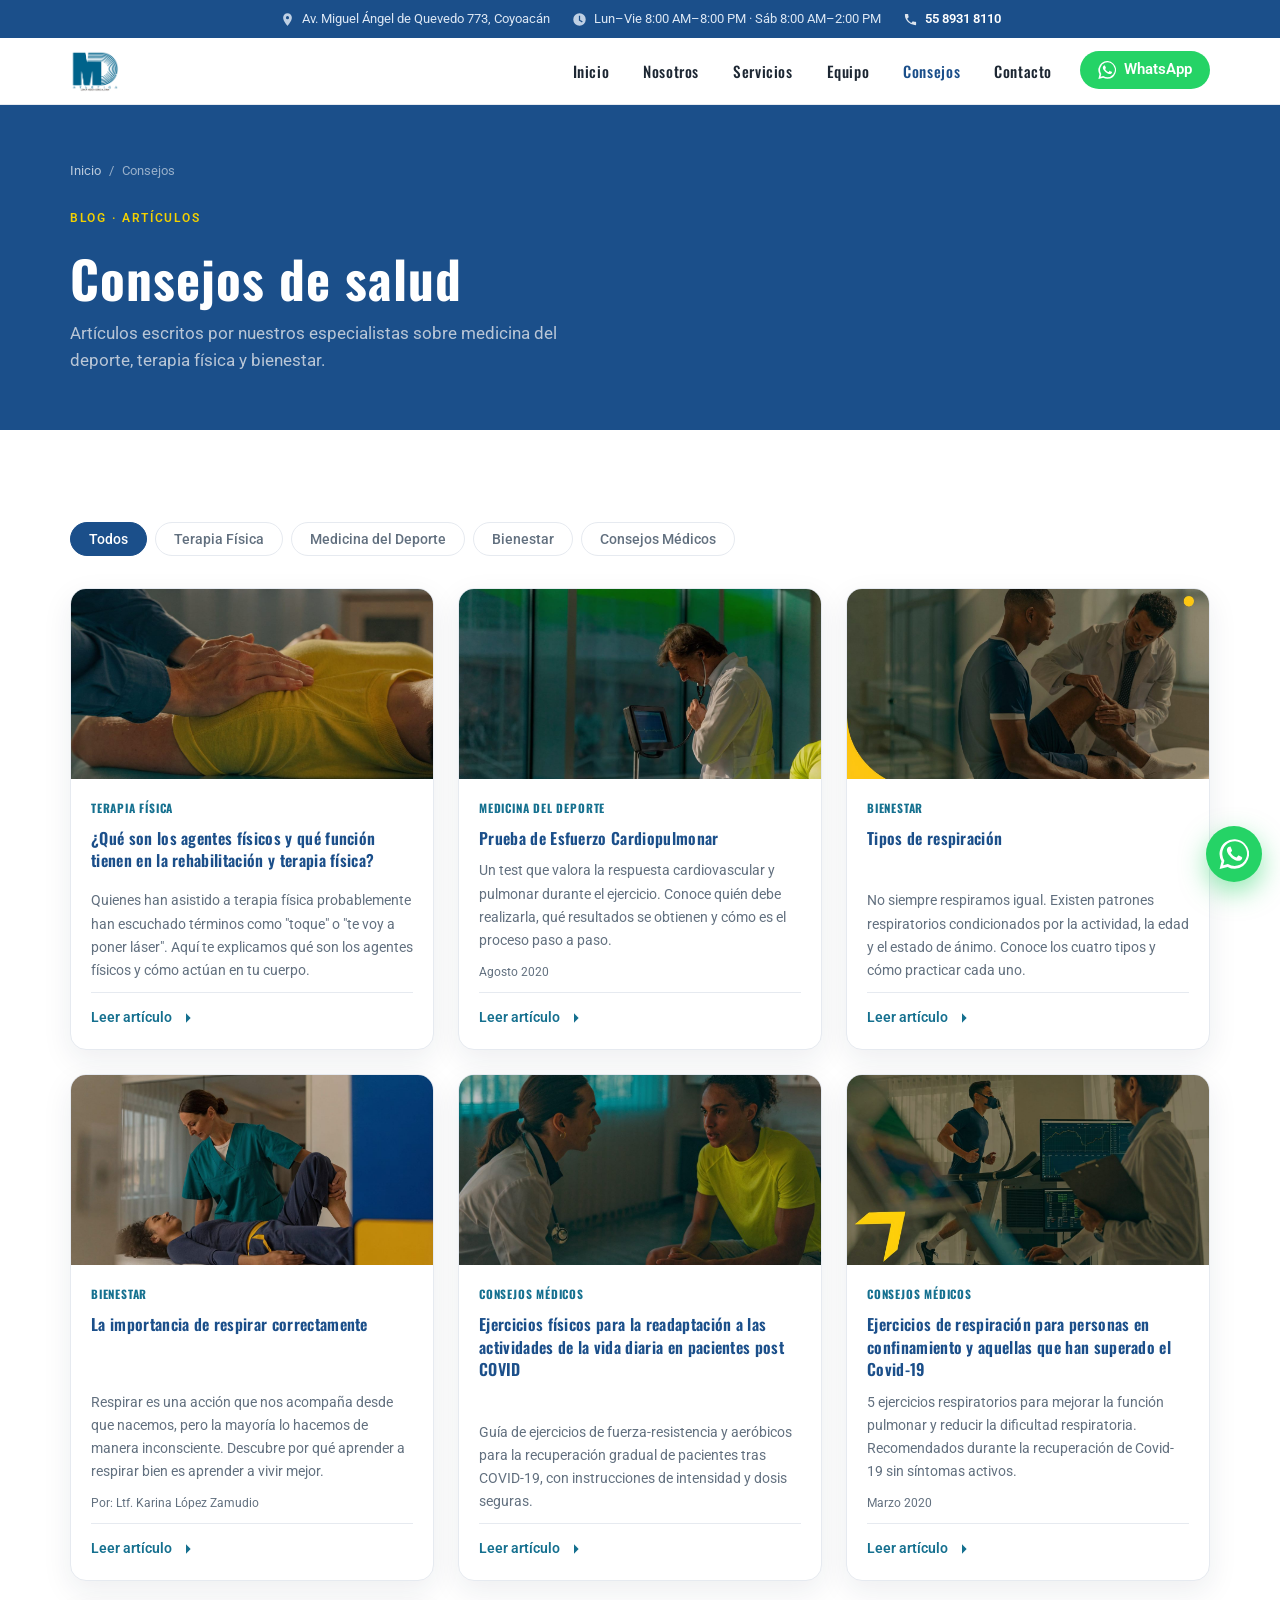
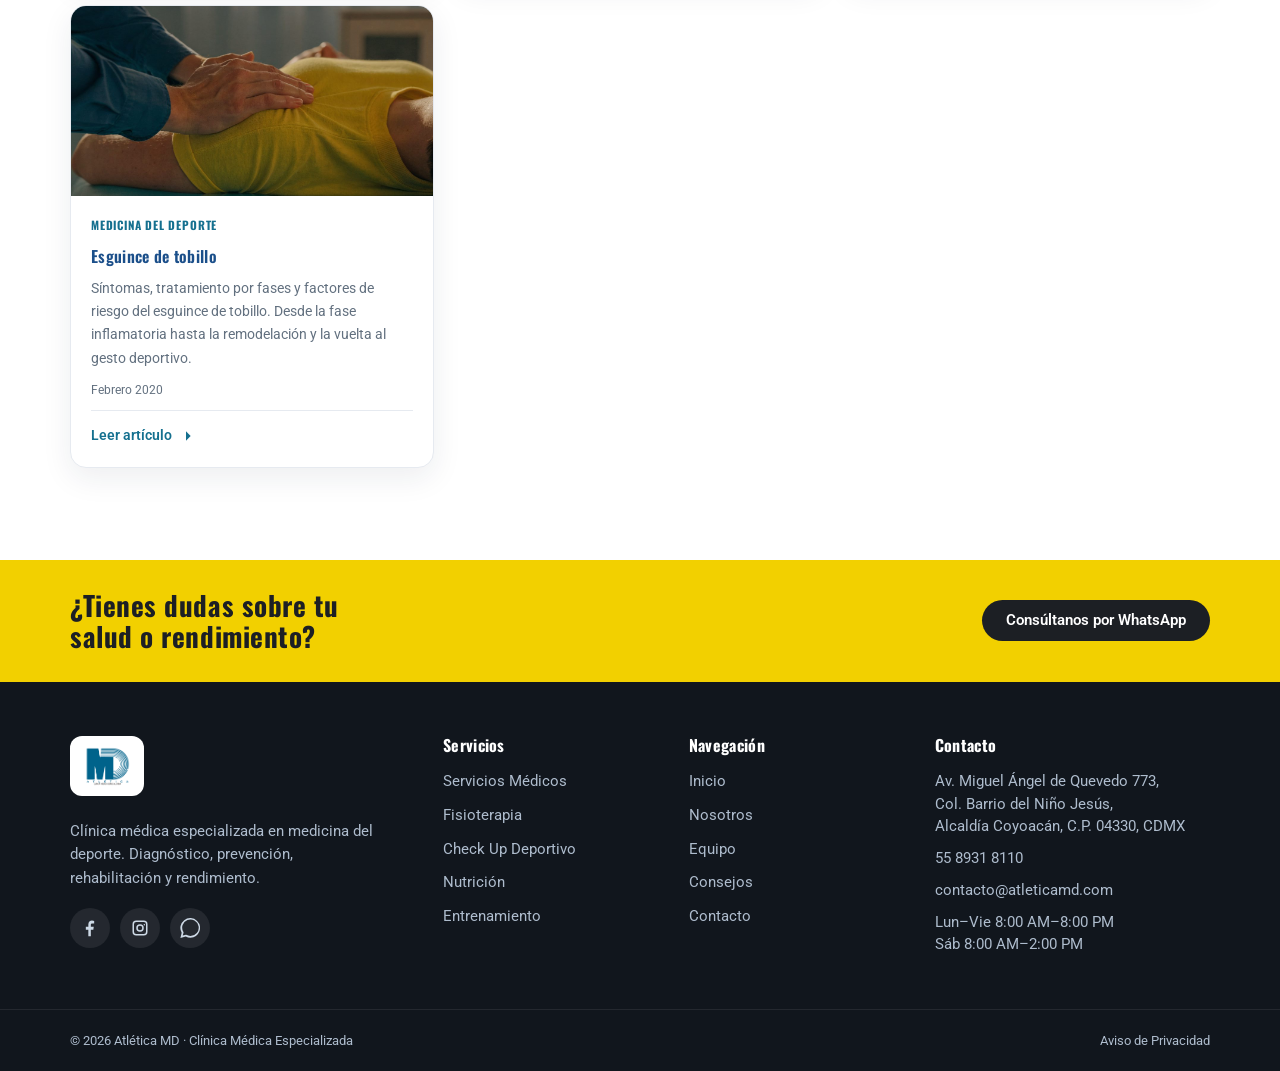
==== consejos.html @ 47fb4388 "Initial commit - sitio Atletica MD completo Incluye: index, nosotros, servicios (6 categorias), cons" ====
<!DOCTYPE html>
<html lang="es">
<head>
  <meta charset="UTF-8" />
  <meta name="viewport" content="width=device-width, initial-scale=1.0" />
  <meta name="theme-color" content="#1B4F8A" />
  <title>Consejos · Atlética MD</title>
  <meta name="description" content="Artículos y consejos de salud, medicina del deporte y bienestar del equipo de Atlética MD." />

  <link rel="icon" type="image/png" href="assets/img/logo.png" />

  <link rel="preconnect" href="https://fonts.googleapis.com" />
  <link rel="preconnect" href="https://fonts.gstatic.com" crossorigin />
  <link href="https://fonts.googleapis.com/css2?family=Oswald:wght@400;500;600;700&family=Roboto:wght@300;400;500;700&display=swap" rel="stylesheet" />

  <link rel="stylesheet" href="css/styles.css" />
</head>
<body>

  <!-- ===================== HEADER ===================== -->
  <header class="header" id="top">
    <div class="topbar">
      <div class="container topbar__inner">
        <a class="topbar__item" href="https://maps.google.com/?cid=14110685008242165863" target="_blank" rel="noopener">
          <svg class="ico" viewBox="0 0 24 24" aria-hidden="true"><path d="M12 2a7 7 0 0 0-7 7c0 5.25 7 13 7 13s7-7.75 7-13a7 7 0 0 0-7-7Zm0 9.5A2.5 2.5 0 1 1 12 6.5a2.5 2.5 0 0 1 0 5Z"/></svg>
          <span>Av. Miguel Ángel de Quevedo 773, Coyoacán</span>
        </a>
        <span class="topbar__item topbar__item--hours">
          <svg class="ico" viewBox="0 0 24 24" aria-hidden="true"><path d="M12 2a10 10 0 1 0 0 20 10 10 0 0 0 0-20Zm1 10.6 4 2.3-1 1.7-5-2.9V6h2v6.6Z"/></svg>
          <span>Lun–Vie 8:00 AM–8:00 PM · Sáb 8:00 AM–2:00 PM</span>
        </span>
        <a class="topbar__item topbar__item--phone" href="tel:+525589318110">
          <svg class="ico" viewBox="0 0 24 24" aria-hidden="true"><path d="M6.6 10.8a15.9 15.9 0 0 0 6.6 6.6l2.2-2.2c.3-.3.7-.4 1-.2 1.2.4 2.4.6 3.6.6.6 0 1 .4 1 1V20c0 .6-.4 1-1 1A17 17 0 0 1 3 4c0-.6.4-1 1-1h3.4c.6 0 1 .4 1 1 0 1.3.2 2.5.6 3.6.1.4 0 .8-.3 1l-2.1 2.2Z"/></svg>
          <span>55 8931 8110</span>
        </a>
      </div>
    </div>

    <div class="nav">
      <div class="container nav__inner">
        <a class="brand" href="index.html" aria-label="Atlética MD inicio">
          <img src="assets/img/logo.png" alt="Atlética MD · Clínica Médica Especializada" />
        </a>

        <nav class="menu" id="menu" aria-label="Menú principal">
          <a href="index.html" class="menu__link">Inicio</a>
          <a href="nosotros.html" class="menu__link">Nosotros</a>
          <a href="servicios.html" class="menu__link">Servicios</a>
          <a href="nosotros.html#equipo" class="menu__link">Equipo</a>
          <a href="consejos.html" class="menu__link is-active">Consejos</a>
          <a href="contacto.html" class="menu__link">Contacto</a>
          <a href="https://wa.me/525589318110?text=Hola%2C%20quisiera%20m%C3%A1s%20informaci%C3%B3n%20de%20sus%20servicios" class="btn btn--wa menu__cta" target="_blank" rel="noopener">
            <svg class="ico" viewBox="0 0 24 24" aria-hidden="true"><path d="M20.5 3.5A11.8 11.8 0 0 0 2 17.8L.5 24l6.4-1.7a11.9 11.9 0 0 0 5.7 1.5A11.9 11.9 0 0 0 20.5 3.5ZM12.6 21.6a9.8 9.8 0 0 1-5-1.4l-.4-.2-3.8 1 1-3.7-.2-.4a9.9 9.9 0 1 1 8.4 4.7Zm5.4-7.4c-.3-.1-1.8-.9-2-1s-.5-.2-.7.2-.8 1-1 1.2-.4.2-.7 0a8 8 0 0 1-2.4-1.5 9 9 0 0 1-1.6-2c-.2-.3 0-.5.1-.7l.5-.5c.1-.2.2-.3.3-.5s0-.4 0-.5l-1-2.3c-.2-.6-.5-.5-.7-.5h-.6a1.1 1.1 0 0 0-.8.4 3.4 3.4 0 0 0-1 2.5 5.8 5.8 0 0 0 1.2 3.1 13.4 13.4 0 0 0 5.2 4.6c.7.3 1.3.5 1.7.6a4.2 4.2 0 0 0 1.9.1 3.1 3.1 0 0 0 2-1.4 2.5 2.5 0 0 0 .2-1.4c-.1-.2-.3-.2-.6-.3Z"/></svg>
            WhatsApp
          </a>
        </nav>

        <button class="hamburger" id="hamburger" aria-label="Abrir menú" aria-expanded="false" aria-controls="menu">
          <span></span><span></span><span></span>
        </button>
      </div>
    </div>
  </header>

  <!-- ===================== PAGE HERO ===================== -->
  <section class="page-hero page-hero--sm">
    <div class="container">
      <nav class="breadcrumb" aria-label="Navegación de ubicación">
        <a href="index.html">Inicio</a>
        <span aria-hidden="true">/</span>
        <span>Consejos</span>
      </nav>
      <div class="page-hero__inner">
        <span class="page-hero__eyebrow">Blog · Artículos</span>
        <h1 class="page-hero__title">Consejos de salud</h1>
        <p class="page-hero__lead">Artículos escritos por nuestros especialistas sobre medicina del deporte, terapia física y bienestar.</p>
      </div>
    </div>
  </section>

  <!-- ===================== BLOG ===================== -->
  <section class="section">
    <div class="container">

      <!-- Filtros por categoría -->
      <div class="blog-filters" role="group" aria-label="Filtrar por categoría">
        <button class="blog-filter is-active" data-cat="todos">Todos</button>
        <button class="blog-filter" data-cat="terapia-fisica">Terapia Física</button>
        <button class="blog-filter" data-cat="medicina-deporte">Medicina del Deporte</button>
        <button class="blog-filter" data-cat="bienestar">Bienestar</button>
        <button class="blog-filter" data-cat="consejos-medicos">Consejos Médicos</button>
      </div>

      <!-- Grid de artículos -->
      <div class="blog-grid" id="blogGrid">

        <!-- 1. Agentes físicos -->
        <article class="blog-card reveal" data-cat="terapia-fisica">
          <img class="blog-card__img" src="assets/img/serv-terapia.jpg" alt="Agentes físicos en terapia física" loading="lazy" />
          <div class="blog-card__body">
            <span class="blog-card__tag">Terapia Física</span>
            <h2 class="blog-card__title">¿Qué son los agentes físicos y qué función tienen en la rehabilitación y terapia física?</h2>
            <p class="blog-card__excerpt">Quienes han asistido a terapia física probablemente han escuchado términos como "toque" o "te voy a poner láser". Aquí te explicamos qué son los agentes físicos y cómo actúan en tu cuerpo.</p>
            <a class="blog-card__link" href="consejos/agentes-fisicos.html">
              Leer artículo
              <svg viewBox="0 0 24 24" aria-hidden="true"><path d="M5 12h14M12 5l7 7-7 7"/></svg>
            </a>
          </div>
        </article>

        <!-- 2. Prueba de esfuerzo cardiopulmonar -->
        <article class="blog-card reveal" data-cat="medicina-deporte">
          <img class="blog-card__img" src="assets/img/serv-checkup.jpg" alt="Prueba de esfuerzo cardiopulmonar" loading="lazy" />
          <div class="blog-card__body">
            <span class="blog-card__tag">Medicina del Deporte</span>
            <h2 class="blog-card__title">Prueba de Esfuerzo Cardiopulmonar</h2>
            <p class="blog-card__excerpt">Un test que valora la respuesta cardiovascular y pulmonar durante el ejercicio. Conoce quién debe realizarla, qué resultados se obtienen y cómo es el proceso paso a paso.</p>
            <p class="blog-card__meta">Agosto 2020</p>
            <a class="blog-card__link" href="consejos/prueba-esfuerzo-cardiopulmonar.html">
              Leer artículo
              <svg viewBox="0 0 24 24" aria-hidden="true"><path d="M5 12h14M12 5l7 7-7 7"/></svg>
            </a>
          </div>
        </article>

        <!-- 3. Tipos de respiración -->
        <article class="blog-card reveal" data-cat="bienestar">
          <img class="blog-card__img" src="assets/img/hero-2.jpg" alt="Tipos de respiración" loading="lazy" />
          <div class="blog-card__body">
            <span class="blog-card__tag">Bienestar</span>
            <h2 class="blog-card__title">Tipos de respiración</h2>
            <p class="blog-card__excerpt">No siempre respiramos igual. Existen patrones respiratorios condicionados por la actividad, la edad y el estado de ánimo. Conoce los cuatro tipos y cómo practicar cada uno.</p>
            <a class="blog-card__link" href="consejos/tipos-de-respiracion.html">
              Leer artículo
              <svg viewBox="0 0 24 24" aria-hidden="true"><path d="M5 12h14M12 5l7 7-7 7"/></svg>
            </a>
          </div>
        </article>

        <!-- 4. La importancia de respirar correctamente -->
        <article class="blog-card reveal" data-cat="bienestar">
          <img class="blog-card__img" src="assets/img/hero-3.jpg" alt="La importancia de respirar correctamente" loading="lazy" />
          <div class="blog-card__body">
            <span class="blog-card__tag">Bienestar</span>
            <h2 class="blog-card__title">La importancia de respirar correctamente</h2>
            <p class="blog-card__excerpt">Respirar es una acción que nos acompaña desde que nacemos, pero la mayoría lo hacemos de manera inconsciente. Descubre por qué aprender a respirar bien es aprender a vivir mejor.</p>
            <p class="blog-card__meta">Por: Ltf. Karina López Zamudio</p>
            <a class="blog-card__link" href="consejos/importancia-de-respirar.html">
              Leer artículo
              <svg viewBox="0 0 24 24" aria-hidden="true"><path d="M5 12h14M12 5l7 7-7 7"/></svg>
            </a>
          </div>
        </article>

        <!-- 5. Ejercicios post COVID -->
        <article class="blog-card reveal" data-cat="consejos-medicos">
          <img class="blog-card__img" src="assets/img/serv-medicina.jpg" alt="Ejercicios para pacientes post COVID" loading="lazy" />
          <div class="blog-card__body">
            <span class="blog-card__tag">Consejos Médicos</span>
            <h2 class="blog-card__title">Ejercicios físicos para la readaptación a las actividades de la vida diaria en pacientes post COVID</h2>
            <p class="blog-card__excerpt">Guía de ejercicios de fuerza-resistencia y aeróbicos para la recuperación gradual de pacientes tras COVID-19, con instrucciones de intensidad y dosis seguras.</p>
            <a class="blog-card__link" href="consejos/ejercicios-post-covid.html">
              Leer artículo
              <svg viewBox="0 0 24 24" aria-hidden="true"><path d="M5 12h14M12 5l7 7-7 7"/></svg>
            </a>
          </div>
        </article>

        <!-- 6. Ejercicios de respiración COVID -->
        <article class="blog-card reveal" data-cat="consejos-medicos">
          <img class="blog-card__img" src="assets/img/hero-1.jpg" alt="Ejercicios de respiración COVID-19" loading="lazy" />
          <div class="blog-card__body">
            <span class="blog-card__tag">Consejos Médicos</span>
            <h2 class="blog-card__title">Ejercicios de respiración para personas en confinamiento y aquellas que han superado el Covid-19</h2>
            <p class="blog-card__excerpt">5 ejercicios respiratorios para mejorar la función pulmonar y reducir la dificultad respiratoria. Recomendados durante la recuperación de Covid-19 sin síntomas activos.</p>
            <p class="blog-card__meta">Marzo 2020</p>
            <a class="blog-card__link" href="consejos/ejercicios-respiracion-covid.html">
              Leer artículo
              <svg viewBox="0 0 24 24" aria-hidden="true"><path d="M5 12h14M12 5l7 7-7 7"/></svg>
            </a>
          </div>
        </article>

        <!-- 7. Esguince de tobillo -->
        <article class="blog-card reveal" data-cat="medicina-deporte">
          <img class="blog-card__img" src="assets/img/serv-terapia.jpg" alt="Esguince de tobillo — tratamiento y rehabilitación" loading="lazy" />
          <div class="blog-card__body">
            <span class="blog-card__tag">Medicina del Deporte</span>
            <h2 class="blog-card__title">Esguince de tobillo</h2>
            <p class="blog-card__excerpt">Síntomas, tratamiento por fases y factores de riesgo del esguince de tobillo. Desde la fase inflamatoria hasta la remodelación y la vuelta al gesto deportivo.</p>
            <p class="blog-card__meta">Febrero 2020</p>
            <a class="blog-card__link" href="consejos/esguince-de-tobillo.html">
              Leer artículo
              <svg viewBox="0 0 24 24" aria-hidden="true"><path d="M5 12h14M12 5l7 7-7 7"/></svg>
            </a>
          </div>
        </article>

      </div><!-- /blog-grid -->
    </div>
  </section>

  <!-- ===================== CTA ===================== -->
  <section class="strip">
    <div class="container strip__inner">
      <h2 class="strip__title">¿Tienes dudas sobre tu salud o rendimiento?</h2>
      <a href="https://wa.me/525589318110?text=Hola%2C%20quisiera%20m%C3%A1s%20informaci%C3%B3n%20de%20sus%20servicios" class="btn btn--dark" target="_blank" rel="noopener">Consúltanos por WhatsApp</a>
    </div>
  </section>

  <!-- ===================== FOOTER ===================== -->
  <footer class="footer">
    <div class="container footer__grid">
      <div class="footer__brand">
        <div class="footer__logo">
          <img src="assets/img/logo.png" alt="Atlética MD" />
        </div>
        <p>Clínica médica especializada en medicina del deporte. Diagnóstico, prevención, rehabilitación y rendimiento.</p>
        <div class="social">
          <a href="#" aria-label="Facebook" target="_blank" rel="noopener"><svg viewBox="0 0 24 24"><path d="M13 22v-8h3l.5-3.5H13V8.3c0-1 .3-1.7 1.8-1.7H17V3.5A24 24 0 0 0 14.4 3C11.9 3 10 4.5 10 7.7v2.8H7V14h3v8h3Z"/></svg></a>
          <a href="#" aria-label="Instagram" target="_blank" rel="noopener"><svg viewBox="0 0 24 24"><path d="M12 9.3A2.7 2.7 0 1 0 12 14.7 2.7 2.7 0 0 0 12 9.3Zm5.2-2.1a.9.9 0 1 0 0 1.8.9.9 0 0 0 0-1.8ZM12 7.5a4.5 4.5 0 1 1 0 9 4.5 4.5 0 0 1 0-9ZM7.5 3h9A4.5 4.5 0 0 1 21 7.5v9a4.5 4.5 0 0 1-4.5 4.5h-9A4.5 4.5 0 0 1 3 16.5v-9A4.5 4.5 0 0 1 7.5 3Zm0 1.8A2.7 2.7 0 0 0 4.8 7.5v9a2.7 2.7 0 0 0 2.7 2.7h9a2.7 2.7 0 0 0 2.7-2.7v-9a2.7 2.7 0 0 0-2.7-2.7h-9Z"/></svg></a>
          <a href="https://wa.me/525589318110" aria-label="WhatsApp" target="_blank" rel="noopener"><svg viewBox="0 0 24 24"><path d="M20.5 3.5A11.8 11.8 0 0 0 2 17.8L.5 24l6.4-1.7a11.9 11.9 0 0 0 5.7 1.5A11.9 11.9 0 0 0 20.5 3.5Zm-8 18.1a9.8 9.8 0 0 1-5-1.4l-.4-.2-3.8 1 1-3.7-.2-.4a9.9 9.9 0 1 1 8.4 4.7Z"/></svg></a>
        </div>
      </div>

      <div class="footer__col">
        <h4>Servicios</h4>
        <ul>
          <li><a href="servicios.html#servicios-medicos">Servicios Médicos</a></li>
          <li><a href="servicios.html#fisioterapia">Fisioterapia</a></li>
          <li><a href="servicios.html#checkup">Check Up Deportivo</a></li>
          <li><a href="servicios.html#nutricion">Nutrición</a></li>
          <li><a href="servicios.html#entrenamiento">Entrenamiento</a></li>
        </ul>
      </div>

      <div class="footer__col">
        <h4>Navegación</h4>
        <ul>
          <li><a href="index.html">Inicio</a></li>
          <li><a href="nosotros.html">Nosotros</a></li>
          <li><a href="nosotros.html#equipo">Equipo</a></li>
          <li><a href="consejos.html">Consejos</a></li>
          <li><a href="contacto.html">Contacto</a></li>
        </ul>
      </div>

      <div class="footer__col">
        <h4>Contacto</h4>
        <ul class="footer__contact">
          <li>Av. Miguel Ángel de Quevedo 773,<br>Col. Barrio del Niño Jesús,<br>Alcaldía Coyoacán, C.P. 04330, CDMX</li>
          <li><a href="tel:+525589318110">55 8931 8110</a></li>
          <li><a href="mailto:contacto@atleticamd.com">contacto@atleticamd.com</a></li>
          <li>Lun–Vie 8:00 AM–8:00 PM<br>Sáb 8:00 AM–2:00 PM</li>
        </ul>
      </div>
    </div>

    <div class="footer__bar">
      <div class="container footer__bar-inner">
        <p>© <span id="year"></span> Atlética MD · Clínica Médica Especializada</p>
        <a href="#">Aviso de Privacidad</a>
      </div>
    </div>
  </footer>

  <a class="wa-float" href="https://wa.me/525589318110?text=Hola%2C%20quisiera%20m%C3%A1s%20informaci%C3%B3n%20de%20sus%20servicios" target="_blank" rel="noopener" aria-label="Escríbenos por WhatsApp">
    <svg viewBox="0 0 24 24"><path d="M20.5 3.5A11.8 11.8 0 0 0 2 17.8L.5 24l6.4-1.7a11.9 11.9 0 0 0 5.7 1.5A11.9 11.9 0 0 0 20.5 3.5Zm-8 18.1a9.8 9.8 0 0 1-5-1.4l-.4-.2-3.8 1 1-3.7-.2-.4a9.9 9.9 0 1 1 8.4 4.7Zm5.4-7.4c-.3-.1-1.8-.9-2-1s-.5-.2-.7.2-.8 1-1 1.2-.4.2-.7 0a8 8 0 0 1-2.4-1.5 9 9 0 0 1-1.6-2c-.2-.3 0-.5.1-.7l.5-.5c.1-.2.2-.3.3-.5s0-.4 0-.5l-1-2.3c-.2-.6-.5-.5-.7-.5h-.6a1.1 1.1 0 0 0-.8.4 3.4 3.4 0 0 0-1 2.5 5.8 5.8 0 0 0 1.2 3.1 13.4 13.4 0 0 0 5.2 4.6c.7.3 1.3.5 1.7.6a4.2 4.2 0 0 0 1.9.1 3.1 3.1 0 0 0 2-1.4 2.5 2.5 0 0 0 .2-1.4c-.1-.2-.3-.2-.6-.3Z"/></svg>
  </a>

  <script src="js/main.js"></script>
  <script>
    (function () {
      var filters = document.querySelectorAll('.blog-filter');
      var cards   = document.querySelectorAll('.blog-card');

      filters.forEach(function (btn) {
        btn.addEventListener('click', function () {
          var cat = btn.dataset.cat;
          filters.forEach(function (b) { b.classList.remove('is-active'); });
          btn.classList.add('is-active');
          cards.forEach(function (card) {
            if (cat === 'todos' || card.dataset.cat === cat) {
              card.removeAttribute('hidden');
            } else {
              card.setAttribute('hidden', '');
            }
          });
        });
      });
    })();
  </script>
</body>
</html>
---- css/styles.css ----
/* ============================================================
   Atlética MD · Estilos (mobile-first, minimalista)
   ============================================================ */

:root {
  /* Paleta de marca */
  --navy:       #1B4F8A;
  --navy-dark:  #143a66;
  --teal:       #15708F;
  --yellow:     #F2D000;
  --yellow-ink: #1c1f24;

  /* Neutros */
  --ink:    #1d2733;
  --muted:  #62707f;
  --line:   #e6eaf0;
  --bg:     #ffffff;
  --bg-soft:#f4f7fb;
  --dark:   #11161d;

  /* Sistema */
  --container: 1180px;
  --radius: 16px;
  --radius-sm: 10px;
  --shadow: 0 10px 30px rgba(20, 40, 70, .08);
  --shadow-lg: 0 20px 50px rgba(20, 40, 70, .14);
  --t: .35s cubic-bezier(.4, 0, .2, 1);

  --font:         'Roboto', system-ui, -apple-system, 'Segoe UI', sans-serif;
  --font-heading: 'Oswald', system-ui, -apple-system, sans-serif;
}

/* ---------- Reset ---------- */
*, *::before, *::after { box-sizing: border-box; }
* { margin: 0; }
html { scroll-behavior: smooth; -webkit-text-size-adjust: 100%; }
body {
  font-family: var(--font);
  color: var(--ink);
  background: var(--bg);
  line-height: 1.6;
  font-size: 16px;
  -webkit-font-smoothing: antialiased;
  overflow-x: hidden;
}
img { max-width: 100%; display: block; }
a { color: inherit; text-decoration: none; }
ul { list-style: none; padding: 0; }
button { font-family: inherit; cursor: pointer; border: 0; background: none; }
h1, h2, h3, h4 { line-height: 1.15; font-weight: 700; letter-spacing: .02em; font-family: var(--font-heading); }

.container {
  width: 100%;
  max-width: var(--container);
  margin-inline: auto;
  padding-inline: 20px;
}

.ico { width: 18px; height: 18px; fill: currentColor; flex: none; }

/* ---------- Botones ---------- */
.btn {
  --b: var(--navy);
  display: inline-flex;
  align-items: center;
  justify-content: center;
  gap: 8px;
  padding: 13px 24px;
  border-radius: 999px;
  font-weight: 600;
  font-size: .95rem;
  line-height: 1;
  transition: transform var(--t), box-shadow var(--t), background var(--t), color var(--t);
  white-space: nowrap;
}
.btn:active { transform: translateY(1px); }
.btn--solid  { background: var(--navy); color: #fff; }
.btn--solid:hover { background: var(--navy-dark); box-shadow: var(--shadow); }
.btn--ghost  { background: rgba(255,255,255,.12); color: #fff; backdrop-filter: blur(4px); border: 1.5px solid rgba(255,255,255,.7); }
.btn--ghost:hover { background: #fff; color: var(--navy); }
.btn--dark   { background: var(--yellow-ink); color: #fff; }
.btn--dark:hover { background: #000; box-shadow: var(--shadow); }
.btn--wa     { background: #25D366; color: #fff; padding: 10px 18px; }
.btn--wa:hover { background: #1eb858; }
.btn--block  { width: 100%; }

/* ============================================================
   HEADER
   ============================================================ */
.header { position: sticky; top: 0; z-index: 60; }

.topbar {
  background: var(--navy);
  color: #dce7f4;
  font-size: .8rem;
}
.topbar__inner {
  display: flex;
  align-items: center;
  justify-content: center;
  gap: 22px;
  min-height: 38px;
  flex-wrap: wrap;
}
.topbar__item { display: inline-flex; align-items: center; gap: 7px; color: #dce7f4; }
.topbar__item .ico { width: 15px; height: 15px; opacity: .85; }
.topbar__item--hours, .topbar__item span { white-space: nowrap; }
.topbar__item--phone { font-weight: 600; color: #fff; }
/* En móvil solo dejamos el teléfono visible para no saturar */
.topbar__item:not(.topbar__item--phone) { display: none; }

.nav {
  background: #fff;
  border-bottom: 1px solid var(--line);
  transition: box-shadow var(--t);
}
.header.scrolled .nav { box-shadow: 0 6px 20px rgba(20,40,70,.08); }
.nav__inner {
  display: flex;
  align-items: center;
  justify-content: space-between;
  gap: 16px;
  min-height: 66px;
}
.brand img { height: 42px; width: auto; }

.menu {
  position: fixed;
  top: 0; right: 0; bottom: 0;
  width: min(82vw, 340px);
  background: #fff;
  flex-direction: column;
  align-items: stretch;
  gap: 4px;
  padding: 90px 26px 30px;
  box-shadow: var(--shadow-lg);
  opacity: 0;
  visibility: hidden;
  pointer-events: none;
  transform: translateY(-10px);
  transition: opacity var(--t), transform var(--t), visibility var(--t);
  display: flex;
}
.menu.open { opacity: 1; visibility: visible; pointer-events: auto; transform: none; }
.menu__link {
  padding: 14px 6px;
  font-family: var(--font-heading);
  font-weight: 500;
  letter-spacing: .04em;
  color: var(--ink);
  border-bottom: 1px solid var(--line);
  transition: color var(--t);
}
.menu__link:hover, .menu__link.is-active { color: var(--navy); }
.menu__cta { margin-top: 16px; align-self: flex-start; }

.hamburger {
  width: 44px; height: 44px;
  display: inline-flex; flex-direction: column;
  justify-content: center; align-items: center; gap: 5px;
  z-index: 70;
}
.hamburger span {
  width: 24px; height: 2.5px; border-radius: 3px; background: var(--ink);
  transition: transform var(--t), opacity var(--t);
}
.hamburger.open span:nth-child(1) { transform: translateY(7.5px) rotate(45deg); }
.hamburger.open span:nth-child(2) { opacity: 0; }
.hamburger.open span:nth-child(3) { transform: translateY(-7.5px) rotate(-45deg); }

.nav-backdrop {
  position: fixed; inset: 0; background: rgba(10,20,35,.45);
  opacity: 0; visibility: hidden; transition: opacity var(--t); z-index: 55;
}
.nav-backdrop.show { opacity: 1; visibility: visible; }

/* ============================================================
   HERO SLIDER
   ============================================================ */
.hero {
  position: relative;
  overflow: hidden;
  background: var(--dark);
}
.hero__track { display: flex; height: 100%; }
.slide {
  position: relative;
  min-width: 100%;
  min-height: 78vh;
  display: grid;
  align-items: center;
  background-image: linear-gradient(95deg, rgba(10,18,30,.78) 0%, rgba(10,18,30,.46) 55%, rgba(10,18,30,.12) 100%), var(--img);
  background-size: cover;
  background-position: center;
  display: none;
}
.slide.is-active { display: grid; animation: fade .8s ease; }
@keyframes fade { from { opacity: 0; } to { opacity: 1; } }

.slide__inner { padding-block: 60px; max-width: 640px; }
.slide__eyebrow {
  color: var(--yellow);
  font-weight: 600;
  letter-spacing: .12em;
  text-transform: uppercase;
  font-size: .78rem;
  margin-bottom: 14px;
}
.slide__title {
  color: #fff;
  font-size: clamp(2.1rem, 7vw, 3.6rem);
  font-weight: 800;
  letter-spacing: -.02em;
}
.slide__text {
  color: #e3e9f1;
  font-size: clamp(1rem, 2.6vw, 1.2rem);
  margin: 16px 0 28px;
  max-width: 30ch;
}
.slide__actions { display: flex; flex-wrap: wrap; gap: 12px; }

.hero__arrow {
  position: absolute; top: 50%; transform: translateY(-50%);
  width: 44px; height: 44px; border-radius: 50%;
  background: rgba(255,255,255,.16);
  color: #fff; font-size: 1.6rem; line-height: 1;
  display: none; align-items: center; justify-content: center;
  backdrop-filter: blur(4px);
  transition: background var(--t);
}
.hero__arrow:hover { background: rgba(255,255,255,.32); }
.hero__arrow--prev { left: 16px; }
.hero__arrow--next { right: 16px; }

.hero__dots {
  position: absolute; bottom: 20px; left: 0; right: 0;
  display: flex; justify-content: center; gap: 9px;
}
.hero__dots button {
  width: 10px; height: 10px; border-radius: 50%;
  background: rgba(255,255,255,.45); transition: all var(--t);
}
.hero__dots button.active { background: var(--yellow); width: 26px; border-radius: 6px; }

/* ============================================================
   YELLOW STRIP
   ============================================================ */
.strip { background: var(--yellow); }
.strip__inner {
  display: flex; flex-direction: column; gap: 18px;
  align-items: flex-start;
  padding-block: 30px;
}
.strip__title {
  color: var(--yellow-ink);
  font-size: clamp(1.25rem, 4.4vw, 1.7rem);
  font-weight: 700;
  max-width: 22ch;
}

/* ============================================================
   SECCIONES GENÉRICAS
   ============================================================ */
.section { padding-block: clamp(54px, 9vw, 92px); }
.section--alt { background: var(--bg-soft); }
.section--dark { background: var(--dark); color: #e7edf5; }
.section--cta { background: var(--navy); color: #fff; }

.section__head { max-width: 640px; margin-bottom: 38px; }
.section__head--light { color: #fff; }
.eyebrow {
  color: var(--teal); font-weight: 600;
  letter-spacing: .12em; text-transform: uppercase;
  font-size: .78rem; margin-bottom: 10px;
}
.eyebrow--light { color: var(--yellow); }
.section__title { font-size: clamp(1.7rem, 5vw, 2.5rem); font-weight: 800; }
.section__lead { color: var(--muted); margin-top: 12px; font-size: 1.05rem; }
.section--dark .section__lead, .section--cta .section__lead { color: #b9c6d6; }

/* ---------- Grids ---------- */
.grid { display: grid; gap: 22px; }
.grid--services { grid-template-columns: 1fr; }
.grid--team     { grid-template-columns: 1fr 1fr; }
.grid--reviews  { grid-template-columns: 1fr; }
.grid--tips     { grid-template-columns: 1fr; }

/* ============================================================
   CARDS DE SERVICIO
   ============================================================ */
.card {
  background: #fff;
  border: 1px solid var(--line);
  border-radius: var(--radius);
  overflow: hidden;
  transition: transform var(--t), box-shadow var(--t);
}
.card:hover { transform: translateY(-5px); box-shadow: var(--shadow-lg); }
.card__media { aspect-ratio: 4 / 3; overflow: hidden; background: var(--bg-soft); }
.card__media img { width: 100%; height: 100%; object-fit: cover; transition: transform .6s ease; }
.card:hover .card__media img { transform: scale(1.06); }
.card__body { padding: 22px 22px 24px; }
.card__title { font-size: 1.18rem; margin-bottom: 8px; }
.card__text { color: var(--muted); font-size: .96rem; }
.card__link {
  display: inline-flex; align-items: center; gap: 4px;
  margin-top: 14px; color: var(--navy); font-weight: 600; font-size: .92rem;
}
.card__link span { transition: transform var(--t); }
.card__link:hover span { transform: translateX(4px); }

/* ============================================================
   NOSOTROS
   ============================================================ */
.about { display: grid; gap: 34px; }
.about__media { position: relative; border-radius: var(--radius); overflow: hidden; box-shadow: var(--shadow); }
.about__media img { width: 100%; aspect-ratio: 4 / 3; object-fit: cover; }
.about__badge {
  position: absolute; left: 16px; bottom: 16px;
  background: var(--yellow); color: var(--yellow-ink);
  padding: 12px 16px; border-radius: 12px;
  display: flex; align-items: center; gap: 10px; max-width: 230px;
  box-shadow: var(--shadow);
}
.about__badge strong { font-size: 1.7rem; font-weight: 800; line-height: 1; }
.about__badge span { font-size: .8rem; font-weight: 500; line-height: 1.2; }
.about__content p { color: var(--muted); margin-top: 14px; }
.about__content .section__title { margin-top: 6px; }

.checklist { margin: 20px 0 26px; display: grid; gap: 10px; }
.checklist li { position: relative; padding-left: 30px; color: var(--ink); font-weight: 500; }
.checklist li::before {
  content: ""; position: absolute; left: 0; top: 2px;
  width: 20px; height: 20px; border-radius: 50%;
  background: var(--teal) url("data:image/svg+xml,%3Csvg xmlns='http://www.w3.org/2000/svg' viewBox='0 0 24 24' fill='white'%3E%3Cpath d='M9 16.2 4.8 12l-1.4 1.4L9 19 21 7l-1.4-1.4z'/%3E%3C/svg%3E") center/14px no-repeat;
}

/* ============================================================
   EQUIPO
   ============================================================ */
.member {
  background: #fff; border: 1px solid var(--line);
  border-radius: var(--radius); padding: 26px 20px; text-align: center;
  transition: transform var(--t), box-shadow var(--t);
}
.member:hover { transform: translateY(-5px); box-shadow: var(--shadow-lg); }
.member__photo {
  width: 92px; height: 92px; margin: 0 auto 16px;
  border-radius: 50%;
  background: linear-gradient(135deg, var(--navy), var(--teal));
  display: grid; place-items: center;
  position: relative;
}
.member__photo::after {
  content: attr(data-initials);
  color: #fff; font-weight: 700; font-size: 1.5rem; letter-spacing: .04em;
}
.member__name { font-size: 1.05rem; }
.member__role { color: var(--teal); font-weight: 600; font-size: .85rem; margin: 4px 0 10px; }
.member__bio { color: var(--muted); font-size: .9rem; }

/* ============================================================
   VIDEO
   ============================================================ */
.video { max-width: 880px; margin-inline: auto; }
.video__frame {
  position: relative; border-radius: var(--radius); overflow: hidden;
  aspect-ratio: 16 / 9; cursor: pointer; box-shadow: var(--shadow-lg);
  background: #000;
}
.video__frame img { width: 100%; height: 100%; object-fit: cover; opacity: .85; transition: opacity var(--t), transform .6s ease; }
.video__frame:hover img { opacity: .7; transform: scale(1.04); }
.video__play {
  position: absolute; inset: 0; margin: auto;
  width: 76px; height: 76px; border-radius: 50%;
  background: var(--yellow); color: var(--yellow-ink);
  display: grid; place-items: center;
  box-shadow: 0 10px 30px rgba(0,0,0,.35);
  transition: transform var(--t);
}
.video__frame:hover .video__play { transform: scale(1.08); }
.video__play svg { width: 34px; height: 34px; fill: currentColor; margin-left: 3px; }
.video__hint { text-align: center; color: #8da0b6; font-size: .82rem; margin-top: 14px; }
.video__frame iframe, .video__frame video { width: 100%; height: 100%; border: 0; }

/* ============================================================
   RESEÑAS GOOGLE
   ============================================================ */
.rating { display: flex; align-items: center; gap: 12px; margin-top: 16px; flex-wrap: wrap; }
.rating__score { font-size: 2rem; font-weight: 800; color: var(--ink); line-height: 1; }
.stars { color: var(--yellow); letter-spacing: 2px; font-size: 1.2rem; }
.stars--sm { font-size: .85rem; letter-spacing: 1px; }
.rating__link { color: var(--navy); font-weight: 600; font-size: .9rem; text-decoration: underline; }

.review {
  background: #fff; border: 1px solid var(--line);
  border-radius: var(--radius); padding: 22px; box-shadow: var(--shadow);
}
.review__top { display: flex; align-items: center; gap: 12px; margin-bottom: 12px; }
.review__avatar {
  width: 42px; height: 42px; border-radius: 50%;
  background: var(--c, var(--navy)); color: #fff;
  display: grid; place-items: center; font-weight: 700; flex: none;
}
.review__top > div { flex: 1; }
.review__name { font-weight: 600; font-size: .95rem; }
.review__g { width: 22px; height: 22px; flex: none; }
.review__text { color: #44515f; font-size: .95rem; font-style: normal; }

.resenas__cta { margin-top: 32px; text-align: center; }

/* ============================================================
   CONSEJOS
   ============================================================ */
.tip {
  background: #fff; border: 1px solid var(--line);
  border-left: 4px solid var(--yellow);
  border-radius: var(--radius-sm); padding: 24px;
  transition: transform var(--t), box-shadow var(--t);
}
.tip:hover { transform: translateY(-4px); box-shadow: var(--shadow); }
.tip__tag {
  display: inline-block; font-size: .72rem; font-weight: 600;
  text-transform: uppercase; letter-spacing: .08em;
  color: var(--teal); margin-bottom: 10px;
}
.tip__title { font-size: 1.1rem; margin-bottom: 6px; }
.tip__text { color: var(--muted); font-size: .94rem; }

/* ============================================================
   CONTACTO / CTA
   ============================================================ */
.cta { display: grid; gap: 32px; }
.cta__lead { color: #c8d6e6; margin-top: 12px; }
.cta__list { margin-top: 22px; display: grid; gap: 14px; }
.cta__list li { display: flex; align-items: flex-start; gap: 12px; color: #e7eef6; font-size: .95rem; }
.cta__list .ico { fill: var(--yellow); margin-top: 2px; }
.cta__list a { color: #fff; text-decoration: underline; }

.cta__form {
  background: #fff; color: var(--ink);
  border-radius: var(--radius); padding: 26px 22px;
  box-shadow: var(--shadow-lg);
}
.cta__form-title { font-size: 1.2rem; margin-bottom: 18px; }
.field { margin-bottom: 14px; }
.field label { display: block; font-size: .82rem; font-weight: 600; margin-bottom: 6px; color: #3a4654; }
.field input, .field select, .field textarea {
  width: 100%; padding: 12px 14px; font-family: inherit; font-size: .95rem;
  border: 1.5px solid var(--line); border-radius: 10px; background: #fbfcfe;
  color: var(--ink); transition: border-color var(--t), box-shadow var(--t);
}
.field input:focus, .field select:focus, .field textarea:focus {
  outline: none; border-color: var(--navy);
  box-shadow: 0 0 0 3px rgba(27,79,138,.12);
}
.field textarea { resize: vertical; }
.cta__form-note { text-align: center; color: var(--muted); font-size: .8rem; margin-top: 12px; }

/* ============================================================
   FOOTER
   ============================================================ */
.footer { background: var(--dark); color: #aebccd; font-size: .92rem; }
.footer__grid {
  display: grid; grid-template-columns: 1fr; gap: 34px;
  padding-block: 54px;
}
.footer__logo {
  background: #fff; border-radius: 12px; padding: 10px 14px;
  display: inline-block; margin-bottom: 16px;
}
.footer__logo img { height: 40px; }
.footer__brand p { max-width: 38ch; }
.social { display: flex; gap: 10px; margin-top: 18px; }
.social a {
  width: 40px; height: 40px; border-radius: 50%;
  background: rgba(255,255,255,.08); display: grid; place-items: center;
  transition: background var(--t), transform var(--t);
}
.social a:hover { background: var(--navy); transform: translateY(-3px); }
.social svg { width: 20px; height: 20px; fill: #cdd9e6; }

.footer__col h4 { color: #fff; font-size: 1rem; margin-bottom: 16px; }
.footer__col ul { display: grid; gap: 10px; }
.footer__col a { transition: color var(--t); }
.footer__col a:hover { color: var(--yellow); }
.footer__contact li { line-height: 1.5; }

.footer__bar { border-top: 1px solid rgba(255,255,255,.08); }
.footer__bar-inner {
  display: flex; flex-direction: column; gap: 8px; text-align: center;
  padding-block: 20px; font-size: .82rem;
}
.footer__bar a:hover { color: var(--yellow); }

/* ============================================================
   WHATSAPP FLOTANTE
   ============================================================ */
.wa-float {
  position: fixed; right: 18px; bottom: 18px; z-index: 50;
  width: 56px; height: 56px; border-radius: 50%;
  background: #25D366; display: grid; place-items: center;
  box-shadow: 0 10px 26px rgba(37,211,102,.5);
  transition: transform var(--t);
}
.wa-float:hover { transform: scale(1.08); }
.wa-float svg { width: 30px; height: 30px; fill: #fff; }

/* ============================================================
   REVEAL ANIMATION
   ============================================================ */
.reveal { opacity: 0; transform: translateY(24px); transition: opacity .6s ease, transform .6s ease; }
.reveal.in { opacity: 1; transform: none; }
@media (prefers-reduced-motion: reduce) {
  .reveal { opacity: 1; transform: none; transition: none; }
  html { scroll-behavior: auto; }
}

/* ============================================================
   BREAKPOINTS
   ============================================================ */
@media (min-width: 560px) {
  .strip__inner { flex-direction: row; align-items: center; justify-content: space-between; }
  .grid--reviews { grid-template-columns: 1fr 1fr; }
  .grid--tips    { grid-template-columns: 1fr 1fr; }
  .footer__bar-inner { flex-direction: row; justify-content: space-between; text-align: left; }
}

@media (min-width: 768px) {
  .topbar__item:not(.topbar__item--phone) { display: inline-flex; }
  .grid--services { grid-template-columns: 1fr 1fr; }
  .grid--team     { grid-template-columns: repeat(4, 1fr); }
  .grid--reviews  { grid-template-columns: repeat(3, 1fr); }
  .grid--tips     { grid-template-columns: repeat(3, 1fr); }
  .about { grid-template-columns: 1fr 1fr; align-items: center; }
  .cta   { grid-template-columns: 1.05fr .95fr; align-items: start; }
  .hero__arrow { display: flex; }
  .footer__grid { grid-template-columns: 1.6fr 1fr 1fr 1.3fr; }
}

@media (min-width: 992px) {
  .hamburger { display: none; }
  .menu {
    position: static; width: auto; flex-direction: row; align-items: center;
    padding: 0; box-shadow: none; transform: none; background: transparent; gap: 6px;
    visibility: visible; opacity: 1; pointer-events: auto;
  }
  .menu__link { border: 0; padding: 8px 14px; font-size: .95rem; border-radius: 8px; }
  .menu__cta { margin-top: 0; margin-left: 8px; }
  .grid--services { grid-template-columns: repeat(3, 1fr); }
  .slide__inner { padding-block: 80px; }
}

/* ============================================================
   BREADCRUMB
   ============================================================ */
.breadcrumb {
  display: flex; align-items: center; gap: 8px;
  font-size: .8rem; color: rgba(255,255,255,.55);
  margin-bottom: 28px;
}
.breadcrumb a { color: rgba(255,255,255,.7); transition: color var(--t); }
.breadcrumb a:hover { color: var(--yellow); }
.breadcrumb span { color: rgba(255,255,255,.55); }

/* ============================================================
   PAGE HERO (páginas internas)
   ============================================================ */
.page-hero {
  background: var(--navy);
  color: #fff;
  padding-block: clamp(52px, 9vw, 90px);
}
.page-hero__inner { max-width: 820px; }
.page-hero__eyebrow {
  display: block;
  color: var(--yellow); font-weight: 600;
  letter-spacing: .14em; text-transform: uppercase;
  font-size: .76rem; margin-bottom: 20px;
}
.page-hero__quote {
  font-family: var(--font-heading);
  font-size: clamp(1.55rem, 3.8vw, 2.5rem);
  font-weight: 400; line-height: 1.35;
  color: #fff; font-style: normal; margin-bottom: 32px;
}
.page-hero__quote mark {
  color: var(--yellow); background: transparent; font-weight: 700;
}
.page-hero__author {
  display: flex; align-items: center; gap: 16px;
  padding-top: 22px;
  border-top: 1px solid rgba(255,255,255,.14);
}
.page-hero__avatar {
  width: 52px; height: 52px; border-radius: 50%; flex: none;
  background: rgba(255,255,255,.1);
  border: 2px solid rgba(255,255,255,.2);
  display: grid; place-items: center;
  font-family: var(--font-heading); font-size: 1rem; font-weight: 600;
  color: var(--yellow);
}
.page-hero__avatar::after { content: attr(data-initials); }
.page-hero__author-info strong { display: block; font-size: .97rem; margin-bottom: 3px; }
.page-hero__author-info span { color: #99b2c8; font-size: .78rem; line-height: 1.4; }

/* ============================================================
   SUB-NAVEGACIÓN (páginas internas)
   ============================================================ */
.subnav {
  background: var(--bg-soft);
  border-bottom: 2px solid var(--line);
}
.subnav__inner {
  display: flex; gap: 0;
  overflow-x: auto; -webkit-overflow-scrolling: touch;
  scrollbar-width: none;
}
.subnav__inner::-webkit-scrollbar { display: none; }
.subnav__link {
  display: inline-flex; align-items: center;
  padding: 14px 20px;
  font-family: var(--font-heading); font-weight: 500;
  letter-spacing: .04em; font-size: .9rem;
  color: var(--muted); white-space: nowrap;
  border-bottom: 3px solid transparent;
  margin-bottom: -2px;
  transition: color var(--t), border-color var(--t);
}
.subnav__link:hover, .subnav__link.is-active {
  color: var(--navy); border-color: var(--navy);
}

/* ============================================================
   ¿CÓMO TRABAJAMOS? — STEPS
   ============================================================ */
.nosotros-body { display: grid; gap: 48px; }

.nosotros-statement { display: flex; flex-direction: column; gap: 14px; }
.nosotros-statement__heading { font-size: clamp(1.45rem, 3.6vw, 2.1rem); }
.nosotros-statement__sub {
  font-family: var(--font-heading); font-size: clamp(1.1rem, 2.6vw, 1.5rem);
  color: var(--teal); font-weight: 600; letter-spacing: .03em;
}
.nosotros-statement p { color: var(--muted); font-size: 1rem; }

.steps__heading { font-size: 1.35rem; margin-bottom: 18px; color: var(--ink); }
.steps { display: grid; gap: 12px; }
.step {
  display: flex; align-items: flex-start; gap: 18px;
  background: #fff; border-radius: var(--radius-sm);
  border-left: 4px solid var(--yellow);
  padding: 18px 20px; box-shadow: var(--shadow);
  transition: transform var(--t), box-shadow var(--t);
}
.step:hover { transform: translateX(4px); box-shadow: var(--shadow-lg); }
.step__num {
  font-family: var(--font-heading); font-size: 2rem; font-weight: 700;
  color: var(--navy); opacity: .2; line-height: 1;
  min-width: 2.2rem; text-align: right; flex: none;
}
.step__content { flex: 1; }
.step__title { font-size: 1.05rem; margin-bottom: 4px; color: var(--navy); }
.step p { color: var(--muted); font-size: .92rem; margin: 0; }

@media (min-width: 768px) {
  .nosotros-body { grid-template-columns: 1fr 1fr; align-items: start; }
}

/* ============================================================
   INSTALACIONES
   ============================================================ */
.grid--instal { grid-template-columns: 1fr; }
.instal-card {
  border-radius: var(--radius); overflow: hidden;
  background: #fff; border: 1px solid var(--line);
  box-shadow: var(--shadow);
  transition: transform var(--t), box-shadow var(--t);
}
.instal-card:hover { transform: translateY(-5px); box-shadow: var(--shadow-lg); }
.instal-card__img { aspect-ratio: 4/3; overflow: hidden; }
.instal-card__img img { width: 100%; height: 100%; object-fit: cover; transition: transform .6s ease; }
.instal-card:hover .instal-card__img img { transform: scale(1.06); }
.instal-placeholder {
  aspect-ratio: 4/3;
  background: linear-gradient(135deg, #dce7f4 0%, #eaf0f8 60%, #f0f5fb 100%);
  display: flex; flex-direction: column; align-items: center; justify-content: center;
  gap: 10px; color: var(--muted); text-align: center; padding: 24px;
}
.instal-placeholder svg { width: 48px; height: 48px; opacity: .4; stroke: var(--navy); fill: none; }
.instal-placeholder span { font-size: .9rem; font-weight: 500; color: var(--navy); opacity: .6; }
.instal-placeholder small { font-size: .75rem; color: var(--muted); }
.instal-card__body { padding: 18px 20px; }
.instal-card__title { font-size: 1rem; margin-bottom: 5px; }
.instal-card__text { color: var(--muted); font-size: .88rem; }

@media (min-width: 560px) {
  .grid--instal { grid-template-columns: 1fr 1fr; }
}
@media (min-width: 768px) {
  .grid--instal { grid-template-columns: repeat(3, 1fr); }
}

/* ============================================================
   SERVICIOS — DETALLE
   ============================================================ */
.servicio { border-bottom: 1px solid var(--line); }

/* Sub-service cards (opciones dentro de cada categoría) */
.subserv-grid { display: grid; gap: 16px; margin-top: 28px; }
.subserv-card {
  background: #fff;
  border: 1px solid var(--line);
  border-top: 4px solid var(--teal);
  border-radius: 0 0 var(--radius) var(--radius);
  padding: 22px 20px 20px;
  box-shadow: var(--shadow);
  display: flex; flex-direction: column; gap: 14px;
  transition: box-shadow var(--t), transform var(--t);
}
.subserv-card:hover { box-shadow: var(--shadow-lg); transform: translateY(-2px); }
.subserv-card__num {
  width: 28px; height: 28px; border-radius: 50%;
  background: var(--navy); color: #fff;
  font-family: var(--font-heading); font-size: .8rem; font-weight: 700;
  display: flex; align-items: center; justify-content: center; flex: none;
}
.subserv-card__title {
  font-family: var(--font-heading); font-size: 1.05rem;
  font-weight: 600; color: var(--navy); line-height: 1.3;
  flex: 1;
}
.subserv-card__cta {
  display: inline-flex; align-items: center; gap: 6px;
  font-size: .82rem; font-weight: 600; color: var(--teal);
  text-decoration: none;
  transition: color var(--t);
}
.subserv-card__cta:hover { color: var(--navy); }
.subserv-card__cta svg { width: 14px; height: 14px; fill: currentColor; }

.servicio__img-wrap { border-radius: var(--radius); overflow: hidden; margin-bottom: 28px; }
.servicio__img-wrap img { width: 100%; max-height: 260px; object-fit: cover; display: block; }

@media (min-width: 540px) { .subserv-grid { grid-template-columns: repeat(2, 1fr); } }
@media (min-width: 900px) { .subserv-grid--3 { grid-template-columns: repeat(3, 1fr); } }
.servicio:last-of-type { border-bottom: 0; }

.servicio-body { display: grid; gap: 36px; }
.servicio__media { border-radius: var(--radius); overflow: hidden; box-shadow: var(--shadow-lg); }
.servicio__media img { width: 100%; aspect-ratio: 4/3; object-fit: cover; display: block; }

.servicio__intro { color: var(--muted); font-size: 1rem; line-height: 1.75; margin-bottom: 22px; }

.category-block { margin-bottom: 24px; }
.category-block__title { font-size: 1.05rem; color: var(--navy); margin-bottom: 8px; font-weight: 700; }
.category-block p { color: var(--muted); font-size: .95rem; margin-bottom: 10px; }

.feature-list { list-style: none; padding: 0; display: grid; gap: 6px; }
.feature-list li { position: relative; padding-left: 18px; color: var(--ink); font-size: .93rem; }
.feature-list li::before { content: "–"; position: absolute; left: 0; color: var(--teal); font-weight: 700; }

.tech-section { margin-top: 24px; }
.tech-section__label { font-family: var(--font-heading); font-size: .78rem; text-transform: uppercase; letter-spacing: .1em; color: var(--teal); font-weight: 600; margin-bottom: 12px; }
.tech-pills { display: flex; flex-wrap: wrap; gap: 8px; }
.tech-pill {
  background: var(--bg-soft); border: 1.5px solid var(--line);
  color: var(--ink); padding: 6px 14px; border-radius: 999px;
  font-size: .82rem; font-weight: 500;
  transition: background var(--t), border-color var(--t), color var(--t);
}
.tech-pill:hover { background: var(--navy); color: #fff; border-color: var(--navy); }

/* Audiences / quién debe (check up) */
.audience-grid { display: grid; gap: 12px; margin: 16px 0; }
.audience-item {
  display: flex; align-items: flex-start; gap: 12px;
  background: #fff; border: 1px solid var(--line);
  border-left: 4px solid var(--teal);
  border-radius: 0 var(--radius-sm) var(--radius-sm) 0;
  padding: 14px 16px; box-shadow: var(--shadow);
}
.audience-icon { font-size: 1.4rem; line-height: 1; flex: none; }
.audience-text { font-size: .93rem; color: var(--ink); }

/* Check Up packages table */
.packages-wrapper { overflow-x: auto; -webkit-overflow-scrolling: touch; border-radius: var(--radius); box-shadow: var(--shadow-lg); margin-top: 28px; }
.packages-table { width: 100%; min-width: 640px; border-collapse: collapse; font-size: .85rem; }
.packages-table thead tr th {
  background: var(--navy); color: #fff;
  padding: 14px 12px; text-align: center;
  font-family: var(--font-heading); font-weight: 600;
  letter-spacing: .04em; font-size: .88rem;
}
.packages-table thead tr th:first-child { text-align: left; background: var(--navy-dark); min-width: 220px; }
.packages-table tbody td { padding: 11px 12px; border-bottom: 1px solid var(--line); text-align: center; color: var(--ink); background: #fff; }
.packages-table tbody td:first-child { text-align: left; font-weight: 500; background: var(--bg-soft); }
.packages-table tbody tr:hover td { background: #eef3f9; }
.packages-table .chk { color: var(--teal); font-size: 1.1rem; line-height: 1; }
.packages-table .dash { color: var(--line); }
.packages-table .price-row td {
  background: var(--yellow) !important; color: var(--yellow-ink);
  font-family: var(--font-heading); font-weight: 700; font-size: 1.05rem;
  padding: 14px 12px; border: 0;
}
.packages-table .price-row td:first-child { background: #d9bb00 !important; }

.otros-servicios { margin-top: 28px; padding: 22px; background: var(--bg-soft); border-radius: var(--radius); border: 1px solid var(--line); }
.otros-servicios h4 { font-size: 1rem; margin-bottom: 14px; color: var(--navy); }
.otros-servicios ul { display: grid; gap: 8px; }
.otros-servicios li { font-size: .9rem; color: var(--muted); display: flex; justify-content: space-between; gap: 12px; flex-wrap: wrap; }
.otros-servicios li strong { color: var(--ink); }

/* Responsive service layout */
@media (min-width: 768px) {
  .servicio-body { grid-template-columns: 1fr 1.5fr; align-items: start; }
  .servicio--flip .servicio-body { grid-template-columns: 1.5fr 1fr; }
  .servicio--flip .servicio__media { order: 2; }
  .audience-grid { grid-template-columns: 1fr 1fr; }
}

/* ============================================================
   ARTÍCULO INDIVIDUAL
   ============================================================ */
.article-wrap { max-width: 760px; margin: 0 auto; }
.article-meta { display: flex; flex-wrap: wrap; align-items: center; gap: 10px 20px; color: var(--muted); font-size: .82rem; padding-bottom: 20px; border-bottom: 1px solid var(--line); margin-bottom: 28px; }
.article-meta__tag { background: var(--teal); color: #fff; padding: 3px 10px; border-radius: 999px; font-size: .72rem; font-weight: 700; font-family: var(--font-heading); letter-spacing: .06em; text-transform: uppercase; }
.article-img { width: 100%; border-radius: var(--radius); overflow: hidden; margin-bottom: 32px; }
.article-img img { width: 100%; max-height: 380px; object-fit: cover; display: block; }
.article-body { color: var(--ink); font-size: 1rem; line-height: 1.8; }
.article-body p { margin-bottom: 18px; }
.article-body h2 { font-size: clamp(1.2rem,2.5vw,1.5rem); color: var(--navy); margin: 32px 0 12px; }
.article-body h3 { font-size: 1.05rem; color: var(--teal); font-weight: 700; margin: 24px 0 8px; }
.article-body ul, .article-body ol { padding-left: 20px; margin-bottom: 18px; }
.article-body li { margin-bottom: 6px; }
.article-body ul li::marker { color: var(--teal); }
.article-body strong { color: var(--navy); font-weight: 700; }
.article-body .alert { background: #fff3cd; border-left: 4px solid #e6b400; border-radius: 0 var(--radius-sm) var(--radius-sm) 0; padding: 14px 16px; margin-bottom: 20px; font-size: .93rem; }
.article-body .alert strong { color: #7a5800; }
.article-refs { margin-top: 40px; padding-top: 20px; border-top: 1px solid var(--line); }
.article-refs h4 { font-size: .85rem; text-transform: uppercase; letter-spacing: .08em; color: var(--muted); font-family: var(--font-heading); margin-bottom: 10px; }
.article-refs p, .article-refs li { font-size: .82rem; color: var(--muted); font-style: italic; margin-bottom: 6px; }
.article-back { display: inline-flex; align-items: center; gap: 6px; font-size: .85rem; font-weight: 600; color: var(--teal); text-decoration: none; margin-bottom: 32px; }
.article-back svg { width: 16px; height: 16px; fill: currentColor; }
.article-back:hover { color: var(--navy); }

/* ============================================================
   CONSEJOS — BLOG LISTING
   ============================================================ */
.blog-filters { display: flex; flex-wrap: wrap; gap: 8px; margin-bottom: 32px; }
.blog-filter {
  padding: 8px 18px; border: 1.5px solid var(--line); border-radius: 999px;
  font-size: .85rem; font-weight: 500; cursor: pointer;
  background: transparent; color: var(--muted); font-family: var(--font);
  transition: background var(--t), color var(--t), border-color var(--t);
}
.blog-filter.is-active,
.blog-filter:hover { background: var(--navy); color: #fff; border-color: var(--navy); }

.blog-grid { display: grid; gap: 24px; }

.blog-card {
  background: #fff; border: 1px solid var(--line);
  border-radius: var(--radius); overflow: hidden;
  box-shadow: var(--shadow); display: flex; flex-direction: column;
  transition: box-shadow var(--t), transform var(--t);
}
.blog-card:hover { box-shadow: var(--shadow-lg); transform: translateY(-3px); }
.blog-card__img { width: 100%; height: 190px; object-fit: cover; display: block; }
.blog-card__body { padding: 20px; flex: 1; display: flex; flex-direction: column; gap: 10px; }
.blog-card__tag {
  display: inline-block; font-size: .72rem; font-weight: 700;
  font-family: var(--font-heading); letter-spacing: .07em; text-transform: uppercase;
  color: var(--teal);
}
.blog-card__title {
  font-size: 1rem; color: var(--navy); line-height: 1.4; flex: 1;
  font-weight: 600;
}
.blog-card__excerpt { color: var(--muted); font-size: .88rem; line-height: 1.65; }
.blog-card__meta { font-size: .78rem; color: var(--muted); }
.blog-card__link {
  display: inline-flex; align-items: center; gap: 6px;
  font-size: .85rem; font-weight: 600; color: var(--teal);
  text-decoration: none; margin-top: auto; padding-top: 14px;
  border-top: 1px solid var(--line);
  transition: color var(--t), gap var(--t);
}
.blog-card__link:hover { color: var(--navy); gap: 10px; }
.blog-card__link svg { width: 16px; height: 16px; fill: currentColor; flex: none; }

/* hidden by filter JS */
.blog-card[hidden] { display: none; }

@media (min-width: 600px) { .blog-grid { grid-template-columns: repeat(2, 1fr); } }
@media (min-width: 960px) { .blog-grid { grid-template-columns: repeat(3, 1fr); } }

/* ============================================================
   PAGE HERO VARIANTES
   ============================================================ */
.page-hero--sm { padding-block: clamp(36px, 5vw, 56px); }
.page-hero__title { font-size: clamp(2rem, 5vw, 3.2rem); font-weight: 700; color: #fff; margin-bottom: 12px; }
.page-hero__lead { color: #b9c6d6; font-size: 1.05rem; max-width: 52ch; }

/* ============================================================
   PÁGINA CONTACTO — GRID
   ============================================================ */
.contact-grid { display: grid; gap: 36px; }

.contact-info { display: grid; gap: 18px; }
.contact-card {
  background: #fff; border: 1px solid var(--line);
  border-radius: var(--radius); padding: 20px 22px;
  display: flex; align-items: flex-start; gap: 16px;
  box-shadow: var(--shadow);
  transition: transform var(--t);
}
.contact-card:hover { transform: translateY(-3px); }
.contact-card__icon {
  width: 46px; height: 46px; border-radius: 12px; flex: none;
  background: linear-gradient(135deg, var(--navy), var(--teal));
  display: grid; place-items: center;
}
.contact-card__icon .ico { width: 22px; height: 22px; fill: #fff; }
.contact-card__body { flex: 1; }
.contact-card__label {
  font-family: var(--font-heading); font-weight: 600;
  letter-spacing: .04em; font-size: .78rem; text-transform: uppercase;
  color: var(--teal); margin-bottom: 5px;
}
.contact-card__value { color: var(--ink); font-size: .95rem; line-height: 1.5; }
.contact-card__value a { color: var(--navy); font-weight: 600; }
.contact-card__value a:hover { text-decoration: underline; }

.contact-card--wa .contact-card__icon { background: linear-gradient(135deg,#1db858,#25D366); }
.contact-card--wa .contact-card__value a { color: #1a9e49; }

.contact-ctas { display: flex; flex-wrap: wrap; gap: 12px; margin-top: 8px; }

@media (min-width: 768px) {
  .contact-grid { grid-template-columns: 1fr 1fr; align-items: start; }
}

/* ============================================================
   MAPA (Google Maps embed)
   ============================================================ */
.map-section { padding: 0; line-height: 0; }
.map-section iframe {
  width: 100%; height: 380px; border: 0;
  display: block; filter: saturate(.85);
}
@media (min-width: 768px) { .map-section iframe { height: 480px; } }
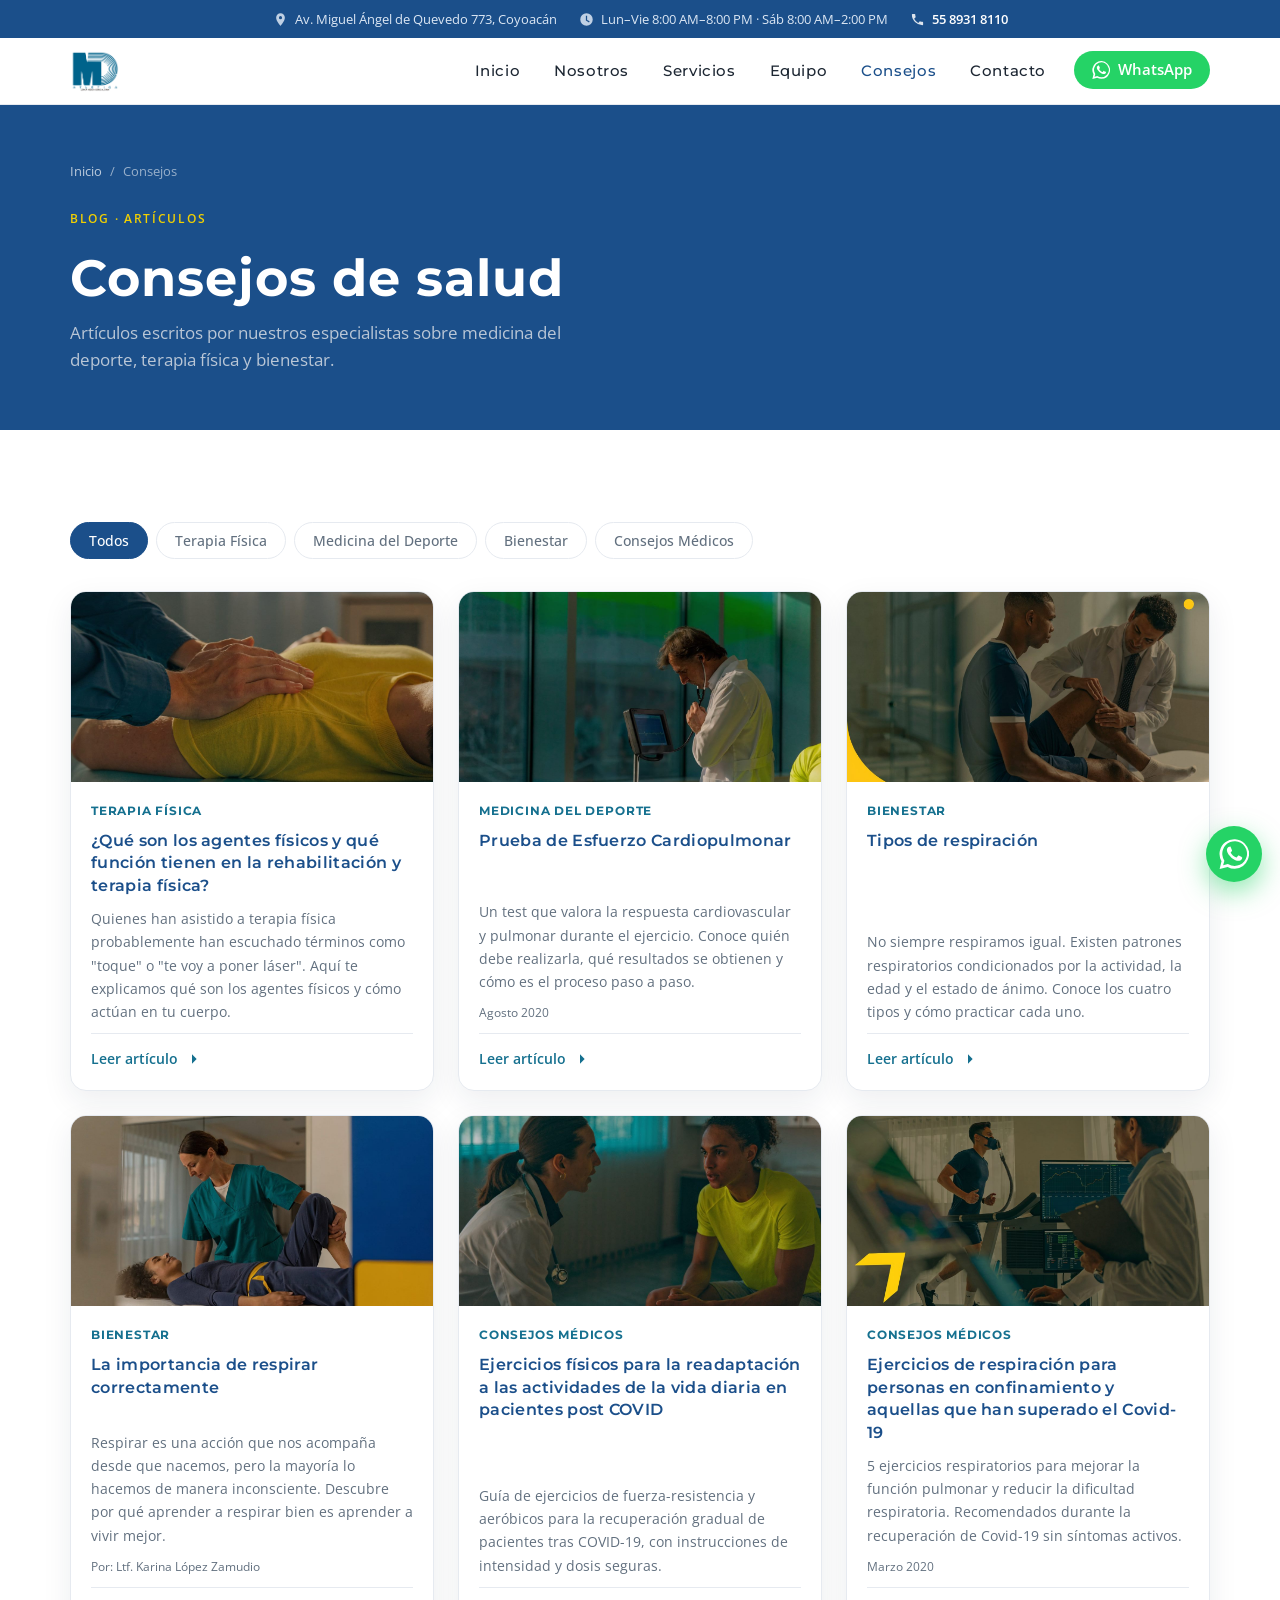
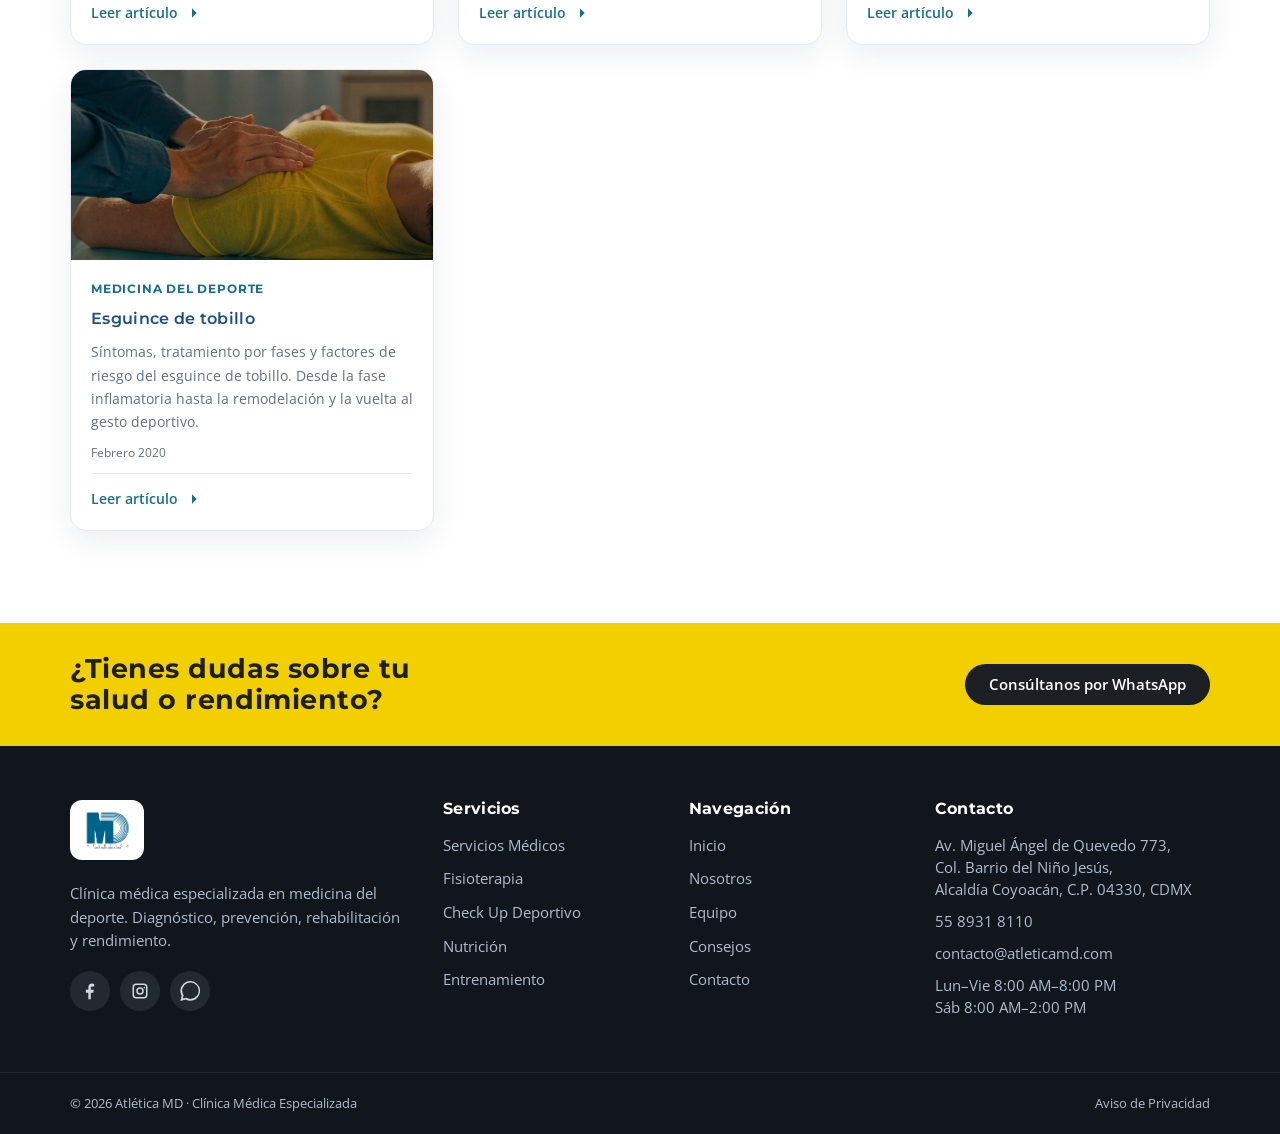
==== commit 31cf4055: "chore: cambiar tipografia a Montserrat + Open Sans Headings/menu: Oswald -> Montserrat (400-800) Bod" ====
--- a/consejos.html
+++ b/consejos.html
@@ -1,4 +1,4 @@
-<!DOCTYPE html>
+﻿<!DOCTYPE html>
 <html lang="es">
 <head>
   <meta charset="UTF-8" />
@@ -11,7 +11,7 @@
 
   <link rel="preconnect" href="https://fonts.googleapis.com" />
   <link rel="preconnect" href="https://fonts.gstatic.com" crossorigin />
-  <link href="https://fonts.googleapis.com/css2?family=Oswald:wght@400;500;600;700&family=Roboto:wght@300;400;500;700&display=swap" rel="stylesheet" />
+  <link href="https://fonts.googleapis.com/css2?family=Montserrat:wght@400;500;600;700;800&family=Open+Sans:wght@300;400;500;600;700&display=swap" rel="stylesheet" />
 
   <link rel="stylesheet" href="css/styles.css" />
 </head>
--- a/css/styles.css
+++ b/css/styles.css
@@ -26,8 +26,8 @@
   --shadow-lg: 0 20px 50px rgba(20, 40, 70, .14);
   --t: .35s cubic-bezier(.4, 0, .2, 1);
 
-  --font:         'Roboto', system-ui, -apple-system, 'Segoe UI', sans-serif;
-  --font-heading: 'Oswald', system-ui, -apple-system, sans-serif;
+  --font:         'Open Sans', system-ui, -apple-system, 'Segoe UI', sans-serif;
+  --font-heading: 'Montserrat', system-ui, -apple-system, sans-serif;
 }
 
 /* ---------- Reset ---------- */
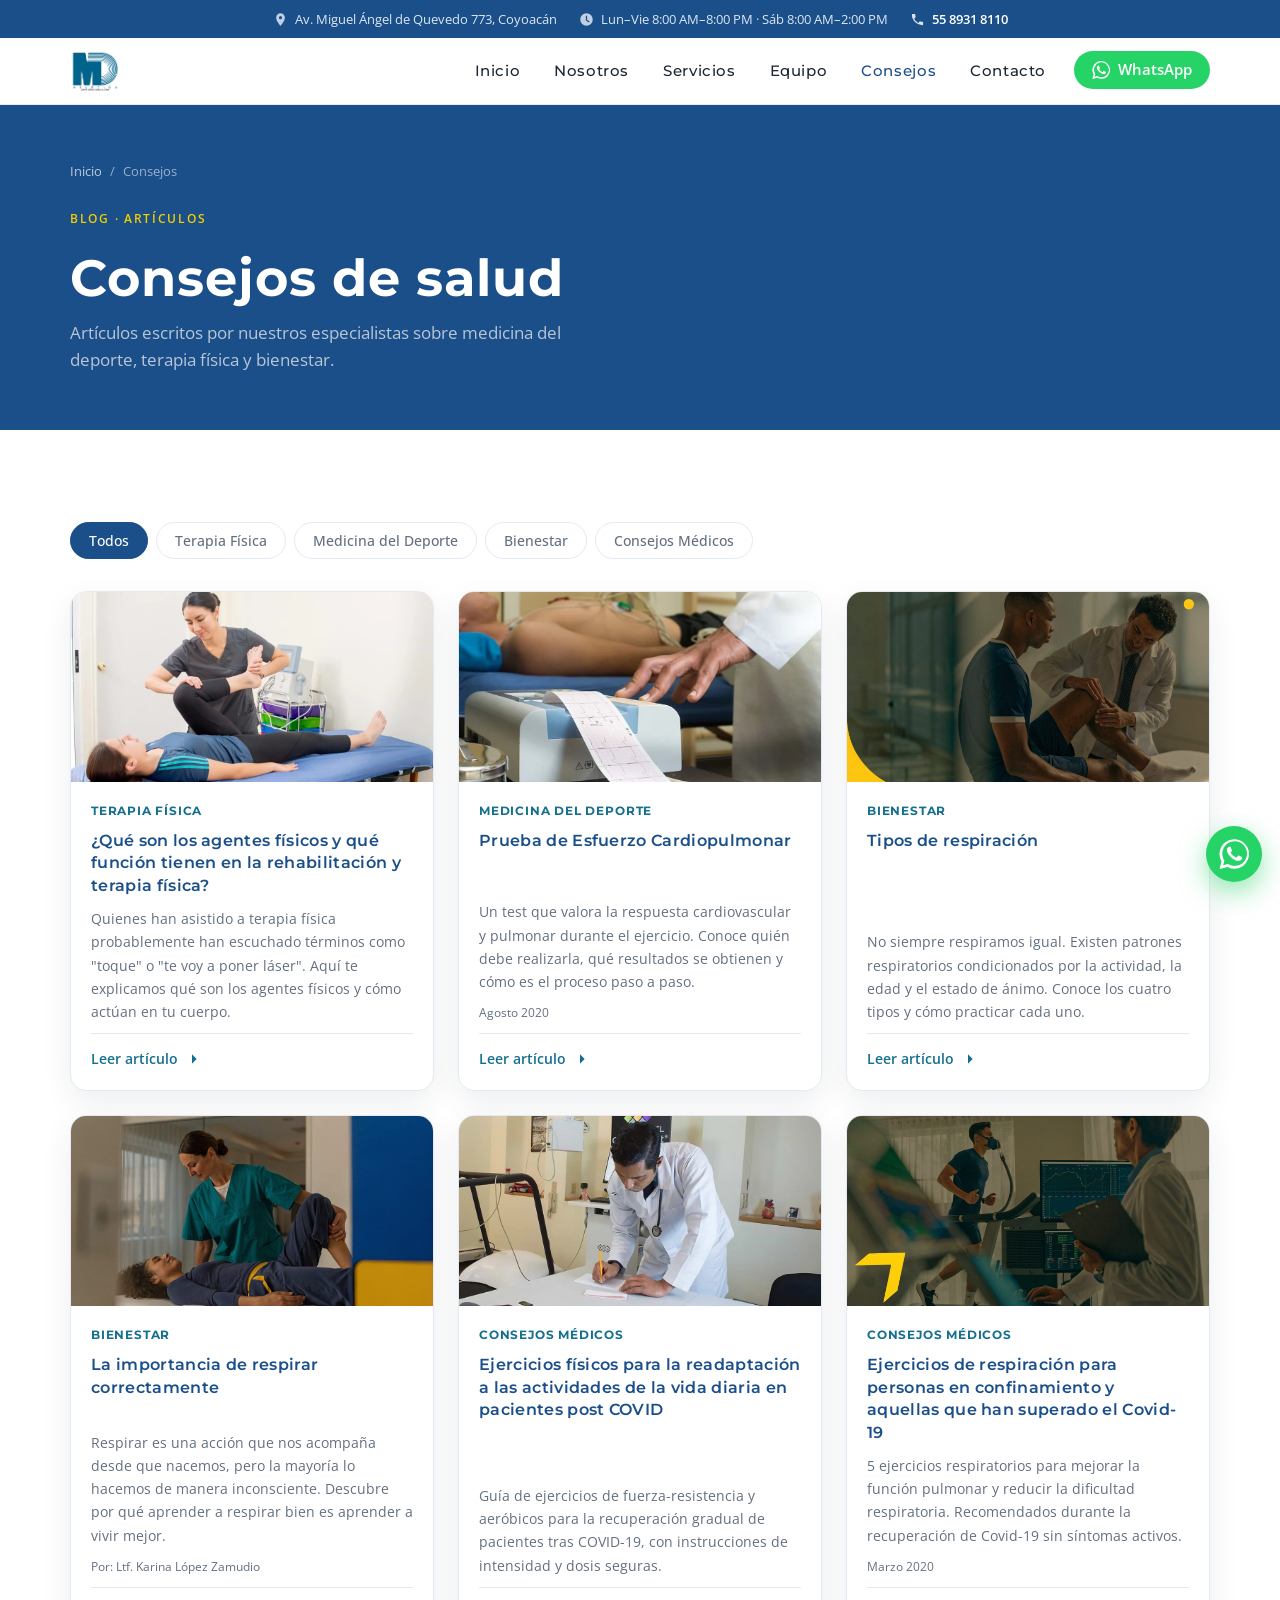
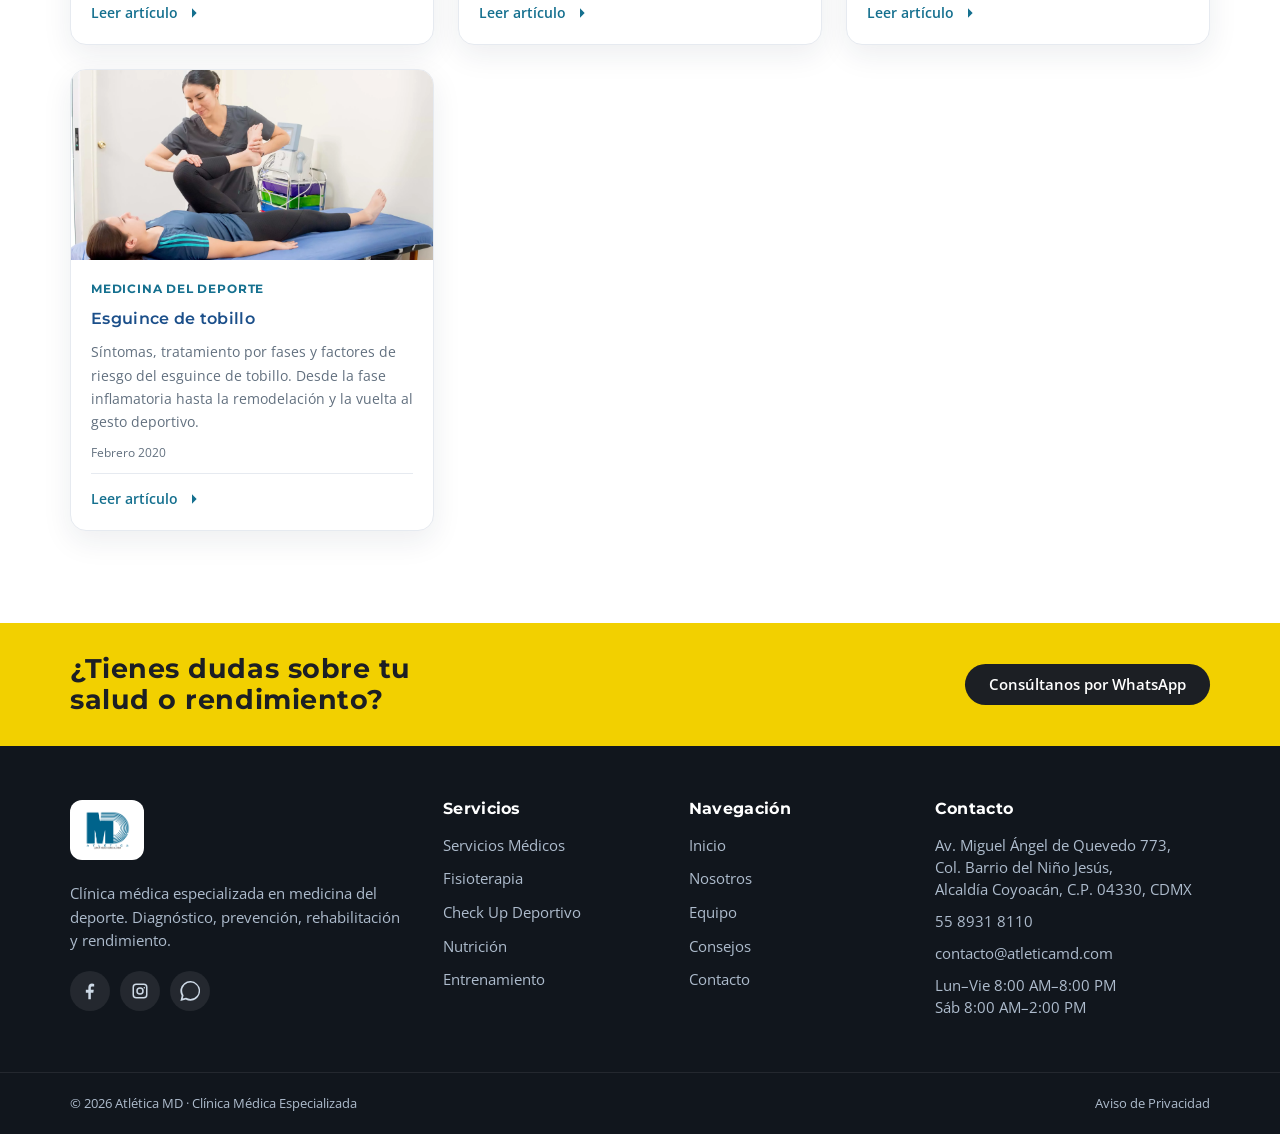
==== commit 56a29aad: "feat: imagenes finales de servicios en WebP Convierte 5 fotos reales de servicios a WebP (quality 85" ====
--- a/consejos.html
+++ b/consejos.html
@@ -96,7 +96,7 @@
 
         <!-- 1. Agentes físicos -->
         <article class="blog-card reveal" data-cat="terapia-fisica">
-          <img class="blog-card__img" src="assets/img/serv-terapia.jpg" alt="Agentes físicos en terapia física" loading="lazy" />
+          <img class="blog-card__img" src="assets/img/serv-terapia.webp" alt="Agentes físicos en terapia física" loading="lazy" />
           <div class="blog-card__body">
             <span class="blog-card__tag">Terapia Física</span>
             <h2 class="blog-card__title">¿Qué son los agentes físicos y qué función tienen en la rehabilitación y terapia física?</h2>
@@ -110,7 +110,7 @@
 
         <!-- 2. Prueba de esfuerzo cardiopulmonar -->
         <article class="blog-card reveal" data-cat="medicina-deporte">
-          <img class="blog-card__img" src="assets/img/serv-checkup.jpg" alt="Prueba de esfuerzo cardiopulmonar" loading="lazy" />
+          <img class="blog-card__img" src="assets/img/serv-checkup.webp" alt="Prueba de esfuerzo cardiopulmonar" loading="lazy" />
           <div class="blog-card__body">
             <span class="blog-card__tag">Medicina del Deporte</span>
             <h2 class="blog-card__title">Prueba de Esfuerzo Cardiopulmonar</h2>
@@ -154,7 +154,7 @@
 
         <!-- 5. Ejercicios post COVID -->
         <article class="blog-card reveal" data-cat="consejos-medicos">
-          <img class="blog-card__img" src="assets/img/serv-medicina.jpg" alt="Ejercicios para pacientes post COVID" loading="lazy" />
+          <img class="blog-card__img" src="assets/img/serv-medicina.webp" alt="Ejercicios para pacientes post COVID" loading="lazy" />
           <div class="blog-card__body">
             <span class="blog-card__tag">Consejos Médicos</span>
             <h2 class="blog-card__title">Ejercicios físicos para la readaptación a las actividades de la vida diaria en pacientes post COVID</h2>
@@ -183,7 +183,7 @@
 
         <!-- 7. Esguince de tobillo -->
         <article class="blog-card reveal" data-cat="medicina-deporte">
-          <img class="blog-card__img" src="assets/img/serv-terapia.jpg" alt="Esguince de tobillo — tratamiento y rehabilitación" loading="lazy" />
+          <img class="blog-card__img" src="assets/img/serv-terapia.webp" alt="Esguince de tobillo — tratamiento y rehabilitación" loading="lazy" />
           <div class="blog-card__body">
             <span class="blog-card__tag">Medicina del Deporte</span>
             <h2 class="blog-card__title">Esguince de tobillo</h2>
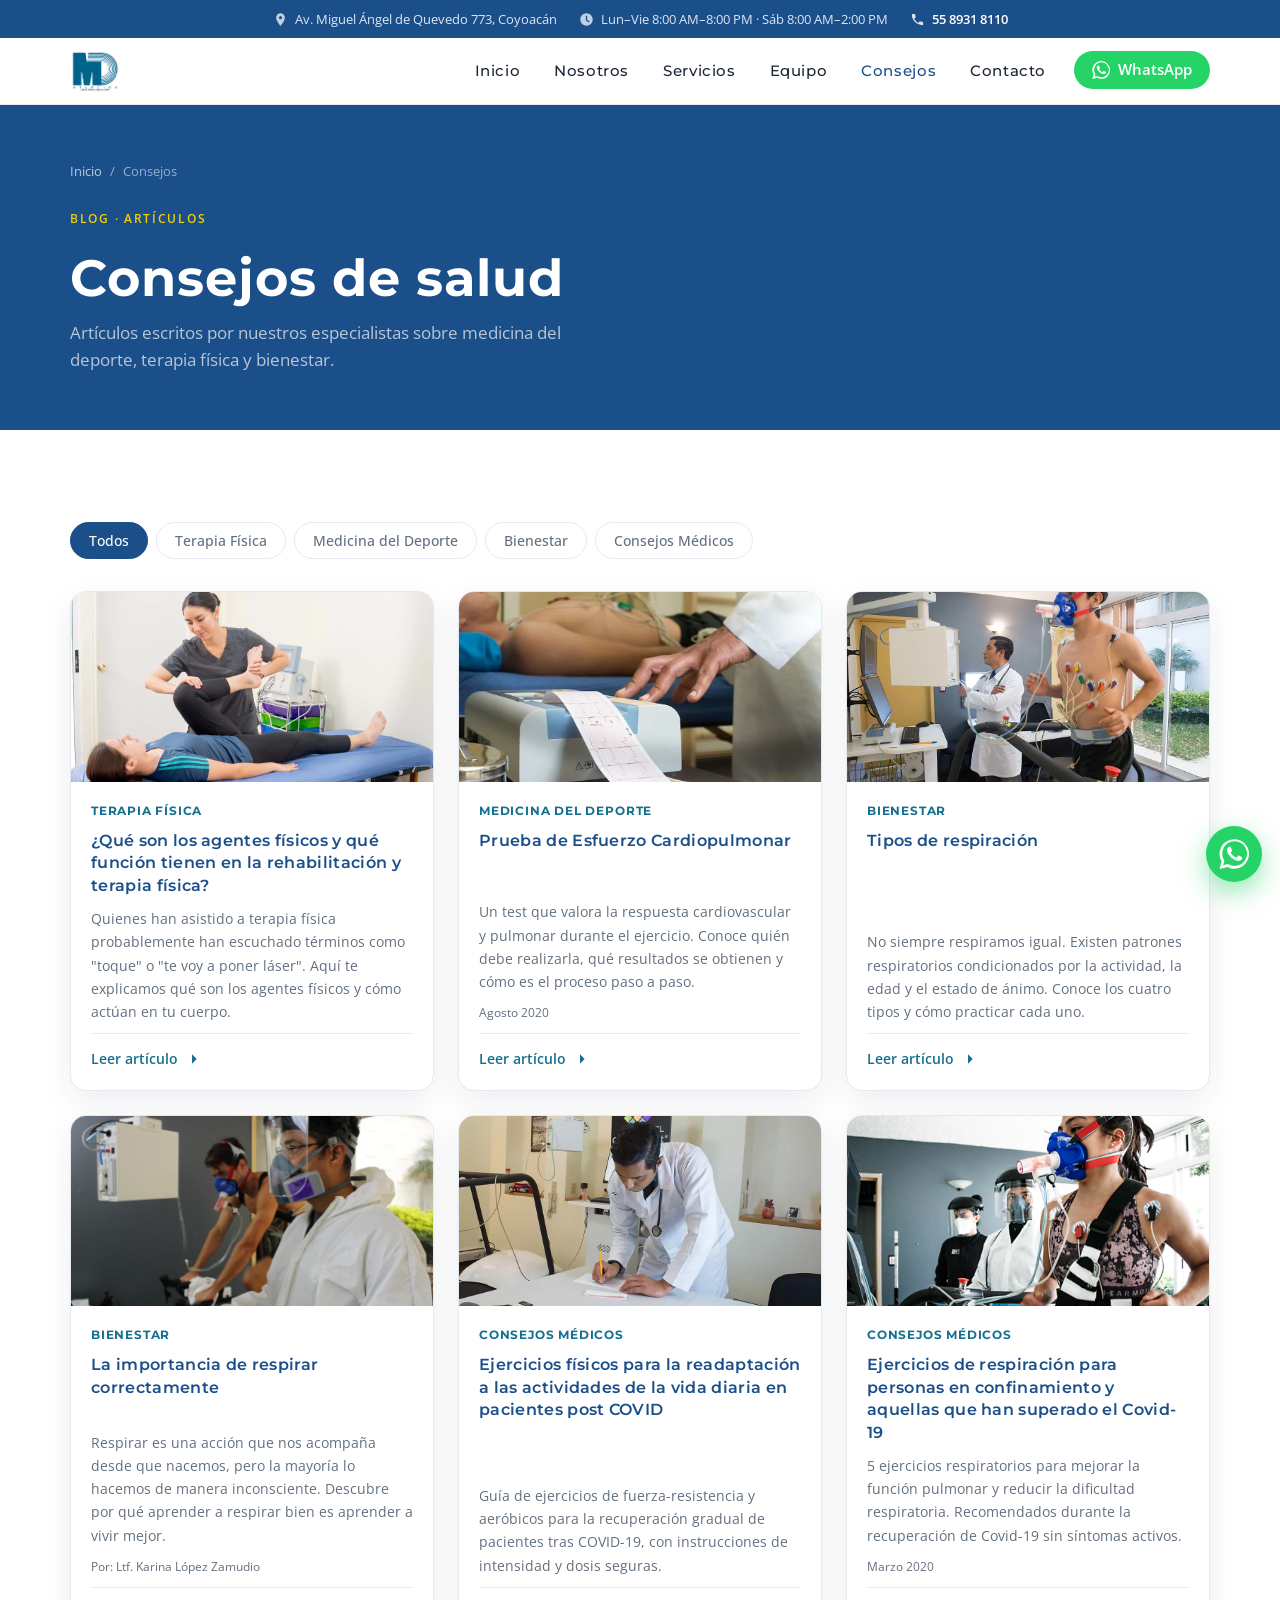
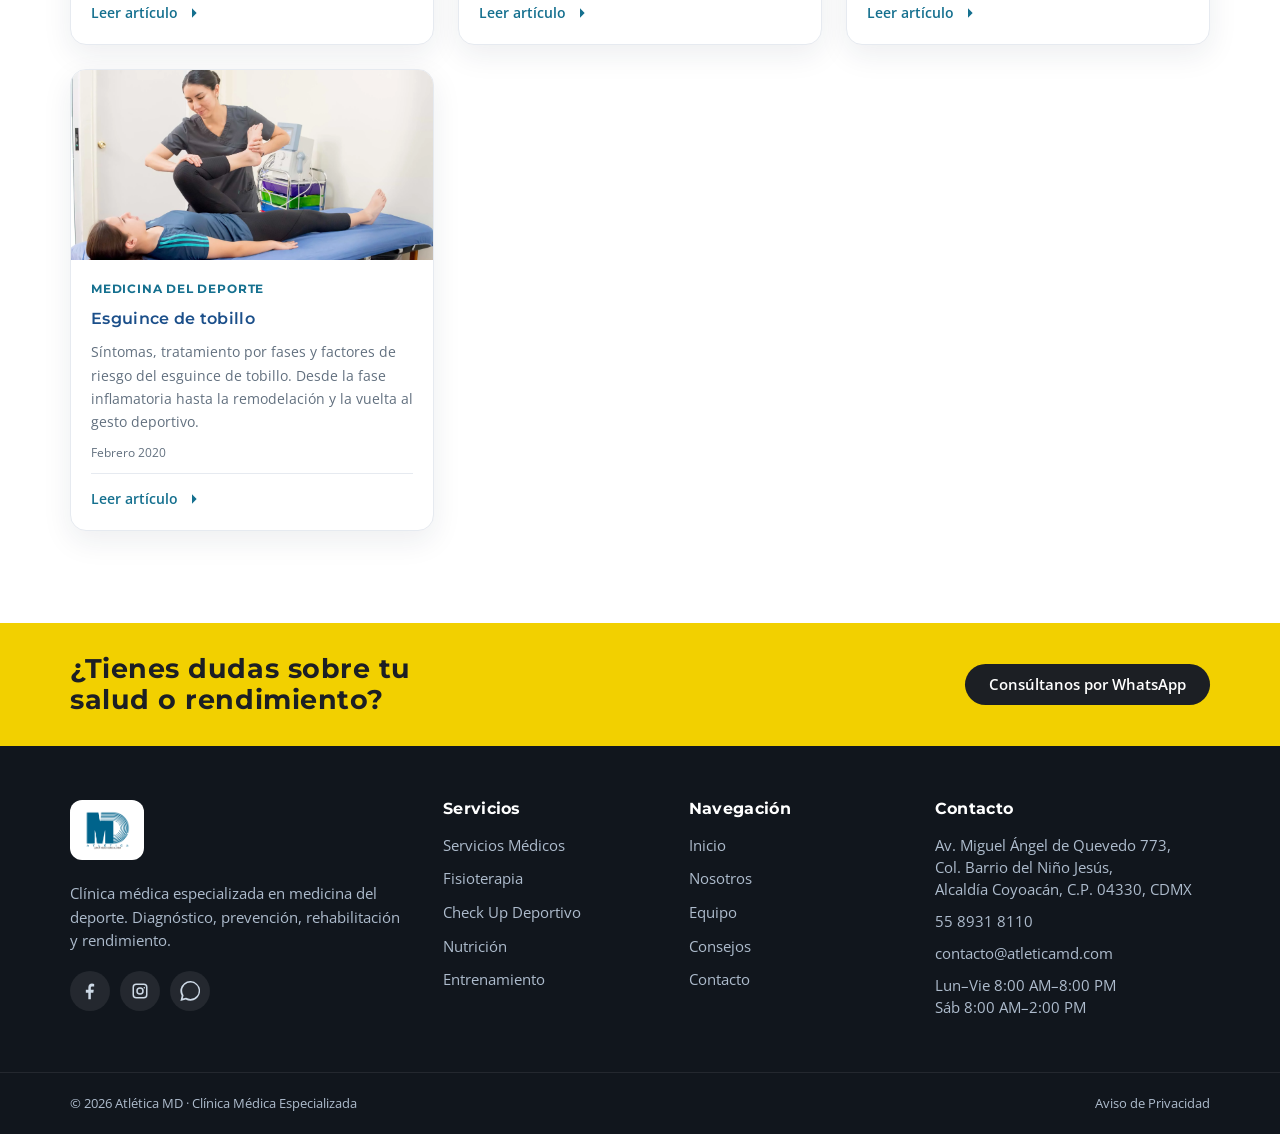
==== commit cc37a91a: "feat: imagenes finales del hero slider en WebP Slide 1 -> prueba-esfuerzo-cardiopulmonar -> hero-1.w" ====
--- a/consejos.html
+++ b/consejos.html
@@ -125,7 +125,7 @@
 
         <!-- 3. Tipos de respiración -->
         <article class="blog-card reveal" data-cat="bienestar">
-          <img class="blog-card__img" src="assets/img/hero-2.jpg" alt="Tipos de respiración" loading="lazy" />
+          <img class="blog-card__img" src="assets/img/hero-2.webp" alt="Tipos de respiración" loading="lazy" />
           <div class="blog-card__body">
             <span class="blog-card__tag">Bienestar</span>
             <h2 class="blog-card__title">Tipos de respiración</h2>
@@ -139,7 +139,7 @@
 
         <!-- 4. La importancia de respirar correctamente -->
         <article class="blog-card reveal" data-cat="bienestar">
-          <img class="blog-card__img" src="assets/img/hero-3.jpg" alt="La importancia de respirar correctamente" loading="lazy" />
+          <img class="blog-card__img" src="assets/img/hero-3.webp" alt="La importancia de respirar correctamente" loading="lazy" />
           <div class="blog-card__body">
             <span class="blog-card__tag">Bienestar</span>
             <h2 class="blog-card__title">La importancia de respirar correctamente</h2>
@@ -168,7 +168,7 @@
 
         <!-- 6. Ejercicios de respiración COVID -->
         <article class="blog-card reveal" data-cat="consejos-medicos">
-          <img class="blog-card__img" src="assets/img/hero-1.jpg" alt="Ejercicios de respiración COVID-19" loading="lazy" />
+          <img class="blog-card__img" src="assets/img/hero-1.webp" alt="Ejercicios de respiración COVID-19" loading="lazy" />
           <div class="blog-card__body">
             <span class="blog-card__tag">Consejos Médicos</span>
             <h2 class="blog-card__title">Ejercicios de respiración para personas en confinamiento y aquellas que han superado el Covid-19</h2>
